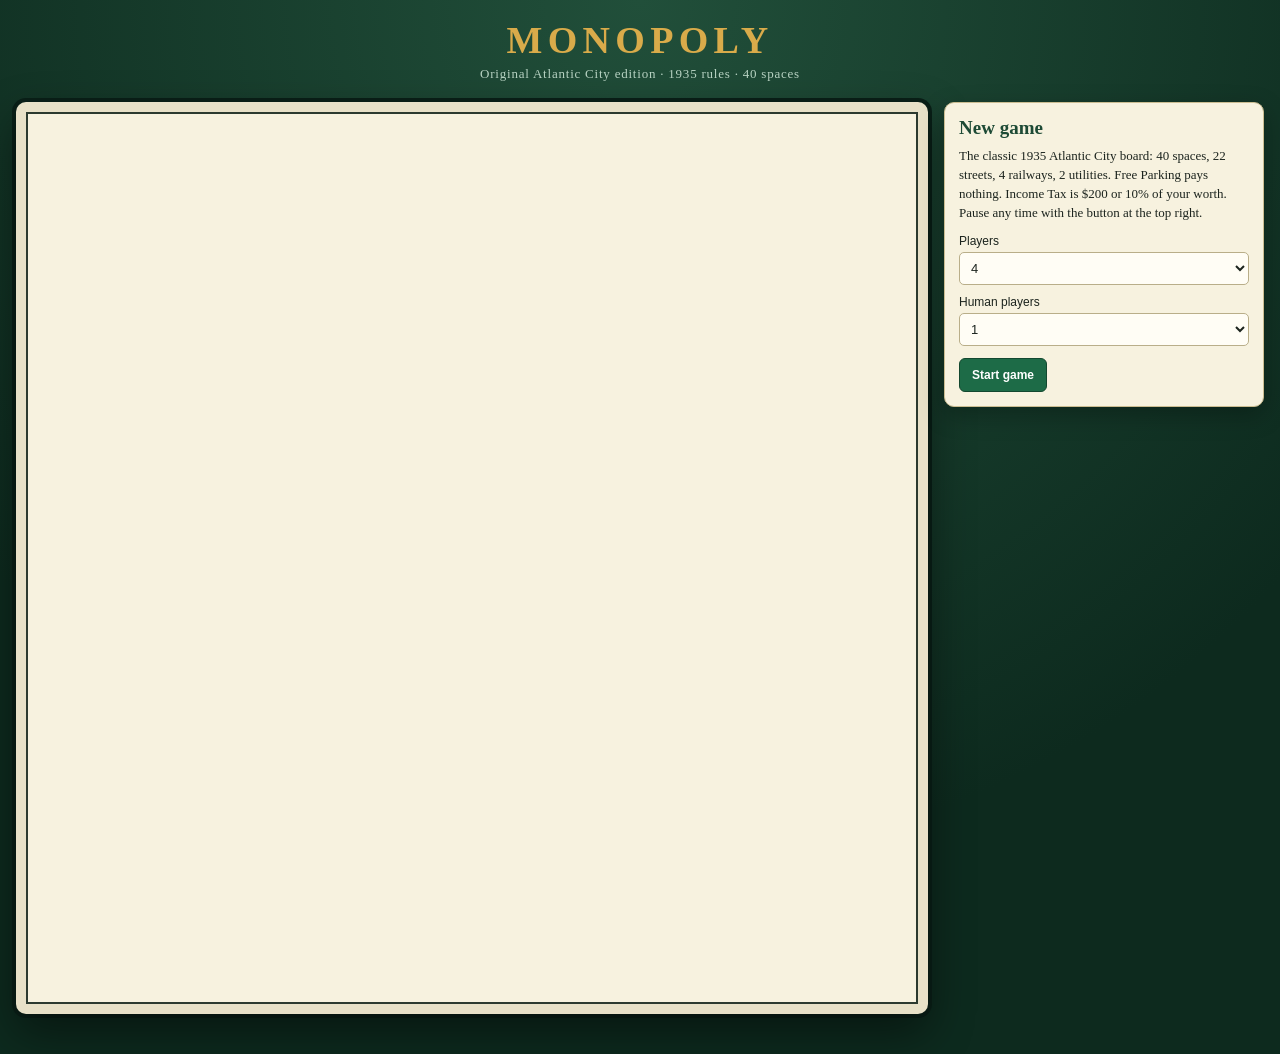
==== monopoly.html @ d7debc01 "Split game into index.html + game.js, add styles.css, add Vercel config" ====
<!doctype html>
<html lang="en">
<head>
<meta charset="utf-8">
<meta name="viewport" content="width=device-width,initial-scale=1">
<title>Monopoly — Original Atlantic City Edition</title>
<style>
  :root{--ink:#1c241e;--paper:#f7f2df;--green:#12412f;--gold:#d9ab4a}
  *{box-sizing:border-box}
  body{margin:0;background:radial-gradient(circle at 50% 0,#214f3a,#0d2a1e 70%);color:#f4f1e6;font-family:Georgia,'Times New Roman',serif;min-height:100vh}
  header{text-align:center;padding:18px 12px 8px}
  header h1{margin:0;font-size:clamp(24px,4vw,38px);letter-spacing:.14em;color:var(--gold);text-transform:uppercase}
  header p{margin:4px 0 0;font-size:13px;color:#b9d4c4;letter-spacing:.06em}
  .layout{display:grid;grid-template-columns:minmax(0,1fr) 320px;gap:16px;max-width:1380px;margin:0 auto;padding:12px 16px 40px;align-items:start}
  .board-wrap{background:#e8e1c8;padding:10px;border-radius:10px;box-shadow:0 18px 45px #0007,0 0 0 4px #0a2018}
  .board{display:grid;grid-template-columns:repeat(11,1fr);grid-template-rows:repeat(11,1fr);width:100%;aspect-ratio:1;background:var(--paper);border:2px solid #2c3a2f;position:relative;overflow:hidden}
  .tile{position:relative;background:#fbf8ea;border:.5px solid #0002;overflow:hidden;padding:3px 2px;display:flex;flex-direction:column;align-items:center;justify-content:flex-end;text-align:center;color:var(--ink);font-family:Arial,Helvetica,sans-serif;line-height:1.05;min-width:0;min-height:0}
  .tile.corner{background:#f0e9cf;justify-content:center;gap:3px}
  .tile .bar{position:absolute;background:#888;z-index:0}
  .bar-bottom .bar{bottom:0;left:0;right:0;height:22%}
  .bar-top .bar{top:0;left:0;right:0;height:22%}
  .bar-left .bar{left:0;top:0;bottom:0;width:22%}
  .bar-right .bar{right:0;top:0;bottom:0;width:22%}
  .tile .nm{position:relative;z-index:1;font-size:clamp(5px,.72vw,10px);font-weight:700;letter-spacing:-.02em;margin-bottom:2px;word-break:break-word}
  .tile .pr,.tile .sub{position:relative;z-index:1;font-size:clamp(5px,.62vw,9px);color:#3d463d}
  .tile .icon{font-size:clamp(12px,1.6vw,24px);line-height:1;z-index:1}
  .tile .arrow{font-size:clamp(12px,1.6vw,22px);color:#b3372d;transform:rotate(90deg);z-index:1}
  .tile.mortgaged{opacity:.55}
  .tile.mortgaged::after{content:'MORTGAGED';position:absolute;inset:0;display:grid;place-items:center;font-size:7px;font-weight:800;color:#a22;background:#fff9;z-index:3}
  .owner-dot{position:absolute;top:2px;left:50%;transform:translateX(-50%);width:9px;height:9px;border-radius:50%;border:1px solid #0008;z-index:2}
  .houses{position:absolute;bottom:2px;right:2px;display:flex;gap:1px;z-index:2}
  .houses i{width:4px;height:7px;background:#2c8f4e;border:1px solid #14512a;display:block}
  .houses i.hotel{background:#c0392b;border-color:#7d2018;width:6px;height:9px}
  .tokens{position:absolute;inset:0;display:flex;flex-wrap:wrap;align-content:flex-start;justify-content:center;gap:0;z-index:4;pointer-events:none}
  .tk{font-size:clamp(9px,1.25vw,17px);line-height:1;text-shadow:0 1px 2px #fff,0 0 3px #fff;filter:drop-shadow(0 1px 1px #0006)}
  .center{grid-row:2/11;grid-column:2/11;background:#dcead6;border:3px double #8aa587;display:flex;flex-direction:column;align-items:center;justify-content:center;gap:8px;text-align:center;padding:8px;position:relative}
  .logo{font-size:clamp(18px,3vw,38px);font-weight:900;letter-spacing:.08em;color:#a93a2b;line-height:.95;text-shadow:1px 1px 0 #fff}
  .logo small{display:block;font-size:clamp(6px,.8vw,11px);letter-spacing:.35em;color:#2f6349;margin-top:5px}
  .msg{font-family:Arial,sans-serif;font-size:clamp(8px,1.05vw,14px);color:#244a37;min-height:2.4em;max-width:90%}
  .dice{font-size:clamp(26px,4.5vw,58px);display:flex;gap:12px;line-height:1;color:#162a20}
  .dice span{display:inline-block;transition:transform .15s ease}
  .dice .rolling{animation:shake .11s infinite alternate;filter:blur(.4px)}
  .dice .revealed{animation:dicePop .5s cubic-bezier(.2,1.6,.4,1)}
  @keyframes shake{from{transform:rotate(-16deg) scale(.9) translateY(-2px)}to{transform:rotate(16deg) scale(1.06) translateY(1px)}}
  @keyframes dicePop{0%{transform:rotate(-18deg) scale(.6);opacity:.4}60%{transform:rotate(8deg) scale(1.12);opacity:1}100%{transform:rotate(0) scale(1)}}
  #diceInfo{font-family:Arial,sans-serif;font-size:clamp(10px,1.2vw,15px);font-weight:700;color:#1d4a35;min-height:1.2em;padding:2px 10px;border-radius:99px;background:#ffffffb8;border:1px solid #b9cdb9;opacity:0;transition:opacity .2s}
  #diceInfo:not(:empty){opacity:1}
  .turn{font-family:Arial,sans-serif;font-size:clamp(8px,1vw,13px);font-weight:700;color:#173f2e}
  .hint{font-family:Arial,sans-serif;font-size:clamp(7px,.9vw,11px);color:#4a6b57}
  aside{display:flex;flex-direction:column;gap:12px}
  .card{display:none;background:#f7f2df;color:var(--ink);border-radius:10px;padding:14px;box-shadow:0 8px 24px #0004;border:1px solid #cbbd91}
  .card.show{display:block}
  .card h2{margin:0 0 8px;font-size:19px;color:#1d4a35}
  .card h3{margin:0 0 8px;font-size:13px;letter-spacing:.1em;text-transform:uppercase;color:#6b5c35}
  .card p{font-size:13px;line-height:1.45;margin:0 0 10px}
  .opts{display:grid;gap:10px;margin:12px 0}
  label{font-family:Arial,sans-serif;font-size:12px;display:grid;gap:4px}
  select,input{font-family:Arial,sans-serif;font-size:13px;padding:7px;border:1px solid #b9ae89;border-radius:5px;background:#fffdf5;color:var(--ink);min-width:0}
  .btns{display:flex;flex-wrap:wrap;gap:7px}
  button{font-family:Arial,sans-serif;font-size:12px;font-weight:700;padding:9px 12px;border:1px solid #a99a71;border-radius:6px;background:#fffdf3;color:#23352a;cursor:pointer}
  button:hover:not(:disabled){background:#e9e2c6}
  button:disabled{opacity:.42;cursor:not-allowed}
  button.primary{background:#1d6b47;border-color:#13482f;color:#fff}
  button.primary:hover:not(:disabled){background:#238459}
  #players{display:grid;gap:6px}
  .p-row{display:flex;align-items:center;gap:8px;border:1px solid #d6cbab;border-radius:7px;padding:7px 8px;background:#fffdf4;font-family:Arial,sans-serif;font-size:12px}
  .p-row.active{border-color:#1d6b47;background:#e6f3e7;box-shadow:0 0 0 1px #1d6b47 inset}
  .p-row.bankrupt{opacity:.45;text-decoration:line-through}
  .p-row .sw{width:11px;height:11px;border-radius:3px;flex:none}
  .p-row .nm{font-weight:700}
  .p-row .meta{font-size:10px;color:#6a6f5f;display:block}
  .p-row .cash{margin-left:auto;font-weight:800;white-space:nowrap}
  #log{font-family:Arial,sans-serif;font-size:11px;line-height:1.42;max-height:220px;overflow:auto;display:grid;gap:3px;color:#3a4438}
  #log .hi{font-weight:700;color:#1c6746}
  #panel .panel-title{font-size:15px;font-weight:800;color:#1d4a35;margin-bottom:4px}
  #panel .panel-msg{font-family:Arial,sans-serif;font-size:12px;line-height:1.45;color:#3a4438;margin-bottom:10px}
  #panel .opts{margin:0}
  #panel .event{background:#fffdf0;border:1px dashed #bca66e;border-radius:7px;padding:10px;font-family:Georgia,serif;font-size:13px;line-height:1.45}
  #panel .event b{display:block;color:#a93a2b;margin-bottom:4px}
  #pauseBtn{float:right;background:#fffdf3}
  .overlay{display:none;position:fixed;inset:0;background:#071a12c9;z-index:50;align-items:center;justify-content:center;padding:16px;backdrop-filter:blur(3px)}
  .overlay.show{display:flex}
  .dialog{width:min(520px,100%);max-height:90vh;overflow:auto;background:#fbf7e8;color:var(--ink);border:3px solid #bca66e;border-radius:10px;padding:20px;box-shadow:0 24px 60px #0009}
  .banner{font-size:19px;font-weight:800;color:#a93a2b;border-bottom:2px solid #d8c99a;padding-bottom:9px;margin-bottom:12px}
  .dialog p{font-family:Arial,sans-serif;font-size:14px;line-height:1.5}
  .grid2{display:grid;grid-template-columns:1fr 1fr;gap:10px;margin-bottom:14px}
  @media(max-width:950px){.layout{grid-template-columns:1fr}aside{display:grid;grid-template-columns:repeat(auto-fit,minmax(240px,1fr))}#log{max-height:160px}}
  @media(max-width:480px){.tile .nm{font-size:5px}.tile .pr,.tile .sub{font-size:5px}.board-wrap{padding:5px}.grid2{grid-template-columns:1fr}}
</style>
</head>
<body>
<header>
  <button id="pauseBtn" type="button" style="display:none">⏸ Pause</button>
  <h1>Monopoly</h1>
  <p>Original Atlantic City edition · 1935 rules · 40 spaces</p>
</header>
<div class="layout">
  <div class="board-wrap"><div class="board" id="board"></div></div>
  <aside>
    <div class="card" id="setup" style="display:block"></div>
    <div class="card" id="panel"></div>
    <div class="card" id="gameCards" style="display:none"><h3>Now playing</h3><div id="players"></div></div>
    <div class="card" id="playersCard" style="display:none"><h3>Manage</h3><p style="font-size:12px">Use the Manage panel at the end of your turn to buy houses, mortgage property and trade.</p><button id="helpBtn" type="button">Classic rules</button></div>
    <div class="card" id="logCard" style="display:none"><h3>Game log</h3><div id="log"></div></div>
  </aside>
</div>
<div class="overlay" id="pauseOverlay"><div class="dialog">
  <div class="banner">Game paused</div>
  <p>Take your time. The board is right where you left it.</p>
  <details id="rulesBox"><summary style="cursor:pointer;font-weight:700">Classic rules</summary>
    <p style="font-size:12px">Roll two dice and move. Doubles earn another roll; three in a row sends you to Jail. Buy unowned property or send it to auction. Pay rent when you land on someone else's property. Complete a colour set to build houses and hotels. Pass GO to collect $200. Mortgages raise cash at half the price. Bankruptcy transfers your assets to your creditor; last player standing wins.</p>
  </details>
  <div class="btns" style="margin-top:14px"><button class="primary" id="pauseResumeBtn" type="button">Resume game</button><button id="pauseRestartBtn" type="button">New game</button></div>
</div></div>
<script>
const COL = {
  brown:'#7a4a25', lightblue:'#a6dcef', pink:'#d661a6', orange:'#f4902c',
  red:'#e03636', yellow:'#f2d02c', green:'#2fa85a', blue:'#3a5ec4'
};
const T = [
  {name:'GO',short:'GO',type:'go'},
  {name:'Mediterranean Avenue',short:'Mediterranean\nAve',type:'prop',price:60,group:'brown',rents:[2,10,30,90,160,250],house:50},
  {name:'Community Chest',short:'Community\nChest',type:'chest'},
  {name:'Baltic Avenue',short:'Baltic\nAve',type:'prop',price:60,group:'brown',rents:[4,20,60,180,320,450],house:50},
  {name:'Income Tax',short:'Income Tax',type:'tax'},
  {name:'Reading Railroad',short:'Reading\nRailroad',type:'rail',price:200},
  {name:'Oriental Avenue',short:'Oriental\nAve',type:'prop',price:100,group:'lightblue',rents:[6,30,90,270,400,550],house:50},
  {name:'Chance',short:'Chance',type:'chance'},
  {name:'Vermont Avenue',short:'Vermont\nAve',type:'prop',price:100,group:'lightblue',rents:[6,30,90,270,400,550],house:50},
  {name:'Connecticut Avenue',short:'Connecticut\nAve',type:'prop',price:120,group:'lightblue',rents:[8,40,100,300,450,600],house:50},
  {name:'Jail / Just Visiting',short:'In Jail /\nJust Visiting',type:'jail'},
  {name:'St. Charles Place',short:'St. Charles\nPlace',type:'prop',price:140,group:'pink',rents:[10,50,150,450,625,750],house:100},
  {name:'Electric Company',short:'Electric\nCompany',type:'util',price:150},
  {name:'States Avenue',short:'States\nAve',type:'prop',price:140,group:'pink',rents:[10,50,150,450,625,750],house:100},
  {name:'Virginia Avenue',short:'Virginia\nAve',type:'prop',price:160,group:'pink',rents:[12,60,180,500,700,900],house:100},
  {name:'Pennsylvania Railroad',short:'Pennsylvania\nRailroad',type:'rail',price:200},
  {name:'St. James Place',short:'St. James\nPlace',type:'prop',price:180,group:'orange',rents:[14,70,200,550,750,950],house:100},
  {name:'Community Chest',short:'Community\nChest',type:'chest'},
  {name:'Tennessee Avenue',short:'Tennessee\nAve',type:'prop',price:180,group:'orange',rents:[14,70,200,550,750,950],house:100},
  {name:'New York Avenue',short:'New York\nAve',type:'prop',price:200,group:'orange',rents:[16,80,220,600,800,1000],house:100},
  {name:'Free Parking',short:'Free\nParking',type:'free'},
  {name:'Kentucky Avenue',short:'Kentucky\nAve',type:'prop',price:220,group:'red',rents:[18,90,250,700,875,1050],house:150},
  {name:'Chance',short:'Chance',type:'chance'},
  {name:'Indiana Avenue',short:'Indiana\nAve',type:'prop',price:220,group:'red',rents:[18,90,250,700,875,1050],house:150},
  {name:'Illinois Avenue',short:'Illinois\nAve',type:'prop',price:240,group:'red',rents:[20,100,300,750,925,1100],house:150},
  {name:'B&O Railroad',short:'B & O\nRailroad',type:'rail',price:200},
  {name:'Atlantic Avenue',short:'Atlantic\nAve',type:'prop',price:260,group:'yellow',rents:[22,110,330,800,975,1150],house:150},
  {name:'Ventnor Avenue',short:'Ventnor\nAve',type:'prop',price:260,group:'yellow',rents:[22,110,330,800,975,1150],house:150},
  {name:'Water Works',short:'Water\nWorks',type:'util',price:150},
  {name:'Marvin Gardens',short:'Marvin\nGardens',type:'prop',price:280,group:'yellow',rents:[24,120,360,850,1025,1200],house:150},
  {name:'Go To Jail',short:'GO TO\nJAIL',type:'gtj'},
  {name:'Pacific Avenue',short:'Pacific\nAve',type:'prop',price:300,group:'green',rents:[26,130,390,900,1100,1275],house:200},
  {name:'North Carolina Avenue',short:'N. Carolina\nAve',type:'prop',price:300,group:'green',rents:[26,130,390,900,1100,1275],house:200},
  {name:'Community Chest',short:'Community\nChest',type:'chest'},
  {name:'Pennsylvania Avenue',short:'Pennsylvania\nAve',type:'prop',price:320,group:'green',rents:[28,150,450,1000,1200,1400],house:200},
  {name:'Short Line',short:'Short\nLine',type:'rail',price:200},
  {name:'Chance',short:'Chance',type:'chance'},
  {name:'Park Place',short:'Park\nPlace',type:'prop',price:350,group:'blue',rents:[35,175,500,1100,1300,1500],house:200},
  {name:'Luxury Tax',short:'Luxury Tax\n$75',type:'tax'},
  {name:'Boardwalk',short:'Boardwalk',type:'prop',price:400,group:'blue',rents:[50,200,600,1400,1700,2000],house:200}
];
const TOKENS = ['🚢','💣','🚗','🐕','🎩','⚙️','👟','🧷'];
const PCOL = ['#e04b4b','#4b8ce0','#e0b54b','#b96ee0','#4ed0a0','#e8834b','#e0e0e0','#8be04b'];
const CHANCE = [
  {t:'Advance to Boardwalk.',a:'goto',to:39},
  {t:'Advance to GO. Collect $200.',a:'goto',to:0},
  {t:'Advance to Illinois Avenue. If you pass GO, collect $200.',a:'goto',to:24},
  {t:'Advance to St. Charles Place. If you pass GO, collect $200.',a:'goto',to:11},
  {t:'Advance to the nearest Railroad. If unowned, you may buy it from the Bank. If owned, pay the owner twice the usual rent.',a:'nearrail'},
  {t:'Advance to the nearest Railroad. If unowned, you may buy it from the Bank. If owned, pay the owner twice the usual rent.',a:'nearrail'},
  {t:'Advance to the nearest Utility. If unowned, you may buy it from the Bank. If owned, pay ten times the dice total.',a:'nearutil'},
  {t:'Bank pays you a dividend of $50.',a:'get',v:50},
  {t:'Get Out of Jail Free. This card may be kept until needed or sold.',a:'jailcard'},
  {t:'Go back three spaces.',a:'back3'},
  {t:'GO TO JAIL. Go directly to jail. Do not pass GO. Do not collect $200.',a:'jail'},
  {t:'Make general repairs on all your property: $25 per house, $100 per hotel.',a:'repairs',h:25,hot:100},
  {t:'Speeding fine — pay $15.',a:'paybank',v:15},
  {t:'Take a trip to Reading Railroad. If you pass GO, collect $200.',a:'goto',to:5},
  {t:'You have been elected Chairman of the Board. Pay each player $50.',a:'payeach',v:50},
  {t:'Your building loan matures. Collect $150.',a:'get',v:150}
];
const CHEST = [
  {t:'Advance to GO. Collect $200.',a:'goto',to:0},
  {t:'Bank error in your favour. Collect $200.',a:'get',v:200},
  {t:"Doctor's fee. Pay $50.",a:'paybank',v:50},
  {t:'From the sale of stock you get $50.',a:'get',v:50},
  {t:'Get Out of Jail Free. This card may be kept until needed or sold.',a:'jailcard'},
  {t:'GO TO JAIL. Go directly to jail. Do not pass GO. Do not collect $200.',a:'jail'},
  {t:'Holiday fund matures. Receive $100.',a:'get',v:100},
  {t:'Income tax refund. Collect $20.',a:'get',v:20},
  {t:'It is your birthday. Collect $10 from every player.',a:'geteach',v:10},
  {t:'Life insurance matures. Collect $100.',a:'get',v:100},
  {t:'Pay hospital fees of $100.',a:'paybank',v:100},
  {t:'Pay school fees of $50.',a:'paybank',v:50},
  {t:'Receive $25 consultancy fee.',a:'get',v:25},
  {t:'You are assessed for street repairs: $40 per house, $115 per hotel.',a:'repairs',h:40,hot:115},
  {t:'You have won second prize in a beauty contest. Collect $10.',a:'get',v:10},
  {t:'You inherit $100.',a:'get',v:100}
];

const $ = s => document.querySelector(s);
let resumeWaiters = [];
async function sleep(ms){
  let left = ms;
  while(left > 0){
    if(S && S.paused){ await new Promise(r => resumeWaiters.push(r)); continue }
    const step = Math.min(left, 60);
    await new Promise(r => setTimeout(r, step));
    if(!S || !S.paused) left -= step;
  }
}
let S = null;
let diceTotal = 7;
function setPaused(v){
  if(!S || S.gameover)return;
  S.paused=v;
  $('#pauseOverlay').classList.toggle('show',v);
  $('#pauseBtn').textContent=v?'▶ Resume':'⏸ Pause';
  $('#pauseBtn').setAttribute('aria-pressed',String(v));
  if(!v){resumeWaiters.splice(0).forEach(r=>r())}
}
function initPause(){
  $('#pauseBtn').onclick=()=>{if(S&&!S.gameover)setPaused(!S.paused)};
  $('#pauseResumeBtn').onclick=()=>setPaused(false);
  $('#pauseRestartBtn').onclick=()=>location.reload();
  $('#helpBtn').onclick=()=>{if(S&&!S.gameover){setPaused(true);$('#rulesBox').open=true}};
  window.addEventListener('keydown',e=>{if(e.key==='Escape'&&S&&!S.gameover)setPaused(!S.paused)});
}

function log(msg, hi){
  S.log.push({msg,hi});
  if(S.log.length>120) S.log.shift();
  const el=$('#log');
  el.innerHTML=S.log.slice(-40).map(x=>`<div class="${x.hi?'hi':''}">${x.msg}</div>`).join('');
  el.scrollTop=el.scrollHeight;
}
function money(n){return '$'+n.toLocaleString('en-US')}function saleValue(i){return S.props[i].level===5?2*T[i].house:Math.floor(T[i].house/2)}
function posName(i){return T[i].name}
function activePlayers(){return S.players.filter(p=>!p.bankrupt)}

function buildBoard(){
  const board=$('#board');
  board.innerHTML='';
  T.forEach((t,i)=>{
    const d=document.createElement('div');
    d.className='tile';
    d.dataset.i=i;
    let r,c,bar;
    if(i===0){r=11;c=11;bar='bottom'}
    else if(i<11){r=11;c=11-i;bar='bottom'}
    else if(i<21){r=21-i;c=1;bar='left'}
    else if(i<31){r=1;c=i-19;bar='top'}
    else {r=i-29;c=11;bar='right'}
    d.style.gridRow=r;d.style.gridColumn=c;
    if(['go','jail','free','gtj'].includes(t.type)) d.classList.add('corner');
    if(['prop','rail','util'].includes(t.type)){
      d.classList.add('bar-'+bar);
      const col=t.group?COL[t.group]:(t.type==='rail'?'#333':'#7d9fb8');
      d.innerHTML=`<div class="bar" style="background:${col}"></div><div class="nm">${t.short.replace('\n','<br>')}</div><div class="pr">${t.price?money(t.price):''}</div>`;
    } else if(t.type==='chest'||t.type==='chance'){
      d.innerHTML=`<div class="icon">${t.type==='chest'?'🧰':'❓'}</div><div class="nm">${t.short.replace('\n','<br>')}</div>`;
    } else if(t.type==='tax'){
      d.innerHTML=`<div class="nm">${t.short.replace('\n','<br>')}</div><div class="sub">${i===4?'10% or $200':'Pay $75'}</div>`;
    } else {
      d.innerHTML=`<div class="nm">${t.short.replace('\n','<br>')}</div>${i===0?'<div class="arrow">➜</div>':''}${i===10?'<div class="icon">👮</div>':''}${i===30?'<div class="icon">🚔</div>':''}${i===20?'<div class="icon">🅿️</div>':''}`;
    }
    const tok=document.createElement('div');tok.className='tokens';d.appendChild(tok);
    board.appendChild(d);
  });
  const c=document.createElement('div');
  c.className='center';
  c.innerHTML=`<div class="logo">MONOPOLY<small>ATLANTIC CITY</small></div><div class="msg" id="centerMsg">Roll the dice to begin</div><div class="dice" id="dice"><span>⚀</span><span>⚀</span></div><div class="dice-info" id="diceInfo"></div><div class="turn" id="centerTurn"></div><div class="hint" id="hint"></div>`;
  board.appendChild(c);
}
function renderBoard(){
  document.querySelectorAll('.tile').forEach(d=>{
    const i=+d.dataset.i, t=T[i], prop=S.props[i];
    const old=d.querySelector('.houses'); if(old) old.remove();
    const dot=d.querySelector('.owner-dot'); if(dot) dot.remove();
    d.classList.toggle('mortgaged',!!prop.mortgaged);
    if(prop.owner!==null && prop.owner!==undefined){
      const o=document.createElement('div');o.className='owner-dot';
      o.style.background=PCOL[prop.owner];d.appendChild(o);
    }
    if(prop.level>0){
      const h=document.createElement('div');h.className='houses';
      const n=prop.level===5?1:prop.level;
      for(let k=0;k<n;k++){const e=document.createElement('div');e.className='house'+(prop.level===5?' hotel':'');h.appendChild(e)}
      d.appendChild(h);
    } else if(['prop','rail','util'].includes(t.type) && prop.owner!==null && prop.owner!==undefined){
      const h=document.createElement('div');h.className='houses';
      const e=document.createElement('div');e.className='house';e.style.background=PCOL[prop.owner];e.style.borderColor='#0008';e.title='owned';h.appendChild(e);d.appendChild(h);
    }
  });
  renderTokens();
}
function renderTokens(){
  document.querySelectorAll('.tile .tokens').forEach(e=>e.innerHTML='');
  S.players.forEach(p=>{
    if(p.bankrupt) return;
    const tile=document.querySelector(`.tile[data-i="${p.pos}"] .tokens`);
    if(!tile) return;
    const s=document.createElement('span');s.className='tok';s.textContent=TOKENS[p.id];
    s.style.filter=`drop-shadow(0 0 2px ${PCOL[p.id]}) drop-shadow(0 1px 1px #0008)`;
    tile.appendChild(s);
  });
}
function renderPlayers(){
  $('#players').innerHTML=S.players.map(p=>{
    const n=activePlayers().filter(o=>o.props().length).length;
    return `<div class="p-row ${p.id===S.current?'active':''} ${p.bankrupt?'bankrupt':''}">
      <span class="tk">${TOKENS[p.id]}</span>
      <span class="info"><span class="nm">${p.name}${p.type==='ai'?' <span style="font-size:10px;color:#9fb0a1">(CPU)</span>':''}</span>
      <span class="meta">${posName(p.pos)}${p.jailed?' · in jail':''} · ${p.props().length} properties${p.cards.cc+p.cards.chance?' · '+JAILFREE(p)+' out':''}</span></span>
      <span class="cash">${p.bankrupt?'—':money(p.cash)}</span></div>`;
  }).join('');
}
function JAILFREE(p){return p.cards.cc+p.cards.chance}
function renderControls(hint){
  $('#centerTurn').textContent=S.players[S.current].name+"'s turn";
  if(hint!==undefined) $('#hint').textContent=hint;
}
function setMsg(s){const e=$('#centerMsg');if(e)e.textContent=s}
function showDice(a,b,mode){
  const d=$('#dice');if(!d)return;
  const faces=['⚀','⚁','⚂','⚃','⚄','⚅'];
  const cls=mode==='rolling'?'rolling':mode==='reveal'?'revealed':'';
  d.innerHTML=`<span class="${cls}">${faces[(a||1)-1]}</span><span class="${cls}">${faces[(b||1)-1]}</span>`;
  const info=$('#diceInfo');
  if(info) info.textContent = mode==='rolling' ? 'Rolling…' : (a&&b ? `${a} + ${b} = ${a+b}` : '');
}
function shuffle(a){for(let i=a.length-1;i>0;i--){const j=Math.floor(Math.random()*(i+1));[a[i],a[j]]=[a[j],a[i]]}return a}

function setup(){
  $('#setup').innerHTML=`<h2>New game</h2><p>The classic 1935 Atlantic City board: 40 spaces, 22 streets, 4 railways, 2 utilities. Free Parking pays nothing. Income Tax is $200 or 10% of your worth. Pause any time with the button at the top right.</p>
  <div class="opts"><label>Players <select id="numPlayers"><option>2</option><option>3</option><option selected>4</option><option>5</option><option>6</option><option>7</option><option>8</option></select></label>
  <label>Human players <select id="numHumans"><option selected>1</option><option>2</option><option>3</option><option>4</option><option>5</option><option>6</option><option>7</option><option>8</option></select></label></div>
  <button class="primary" id="startBtn">Start game</button>`;
  $('#startBtn').onclick=()=>{
    const n=+$('#numPlayers').value, h=Math.min(n,+$('#numHumans').value);
    newGame(n,h);
  };
}
function newGame(n,h){
  S={players:[],props:Array.from({length:40},()=>({owner:null,level:0,mortgaged:false})),current:0,log:[],gameover:false,paused:false,
     chance:shuffle([...CHANCE.keys()]),chest:shuffle([...CHEST.keys()])};
  const names=['You','Mr. Monopoly','The Top Hat','The Shoe','The Car','The Dog','The Iron','The Ship'];
  for(let i=0;i<n;i++){
    const p={
      id:i,name:i<h?`Player ${i+1}`:names[i%names.length],type:i<h?'human':'ai',token:TOKENS[i],
      cash:1500,pos:0,jailed:false,jailTurns:0,cards:{cc:0,chance:0},bankrupt:false,
      props(){return Object.keys(S.props).map(Number).filter(k=>S.props[k].owner===this.id)}
    };
    S.players.push(p);
  }
  $('#setup').style.display='none';
  ['#gameCards','#playersCard','#logCard'].forEach(s=>$(s).style.display='block');
  buildBoard();renderBoard();renderPlayers();renderControls('Waiting for roll');
  $('#pauseBtn').style.display='inline-block';
  initPause();
  log('Game started — '+n+' players, '+h+' human.',true);
  setMsg('Let the games begin!');
  setTimeout(playTurn,600);
}
function nextPlayer(){
  if(!S||S.gameover)return;
  if(S.paused){setTimeout(nextPlayer,250);return}
  let i=S.current;
  do{i=(i+1)%S.players.length}while(S.players[i].bankrupt&&i!==S.current);
  S.current=i;renderPlayers();renderControls(`${S.players[i].name}'s turn — roll when ready`);
  setTimeout(playTurn,500);
}

let panelSeq=0;
function panelHTML(html){
  panelSeq++;
  const el=$('#panel');if(!el)return;
  el.innerHTML=html;el.classList.add('show');
}
function panelIdle(text){
  panelHTML(`<div class="panel-idle">${text||'Waiting for the next action…'}</div>`);
}
function ask({title,msg,buttons,idle}){
  return new Promise(resolve=>{
    panelHTML(`<div class="panel-title">${title}</div><div class="panel-msg">${msg}</div><div class="btns">${buttons.map((b,i)=>`<button class="${b.cls||''}" data-i="${i}" ${b.disabled?'disabled':''}>${b.label}</button>`).join('')}</div>`);
    const seq=panelSeq;
    const el=$('#panel');
    el.querySelectorAll('button[data-i]').forEach(btn=>btn.onclick=()=>{
      if(seq!==panelSeq)return;
      const v=buttons[+btn.dataset.i].value;
      panelIdle(idle||'Resolving the move…');
      resolve(v);
    });
  });
}
async function message(title,msg){
  panelHTML(`<div class="panel-title">${title}</div><div class="panel-msg">${msg}</div>`);
  const seq=panelSeq;
  setMsg(title);
  log(`${title}: ${msg}`);
  await sleep(S && S.players[S.current].type==='human' ? 1500 : 750);
  if(seq===panelSeq) panelIdle('Read the log for details.');
}
async function rollAnimated(p){
  const a=1+Math.floor(Math.random()*6),b=1+Math.floor(Math.random()*6);
  const frames=p.type==='human'?11:7;
  for(let i=0;i<frames;i++){
    showDice(1+Math.floor(Math.random()*6),1+Math.floor(Math.random()*6),'rolling');
    await sleep(75);
  }
  showDice(a,b,'reveal');diceTotal=a+b;
  setMsg(`${p.name} rolled ${a} + ${b} = ${diceTotal}`);
  panelIdle(`${p.name} rolled ${a} + ${b} = ${diceTotal}`);
  await sleep(p.type==='human'?2800:1300);
  return [a,b];
}
async function rollFor(p){
  if(p.type==='human') await ask({title:`${p.name} — roll the dice`,msg:'Click to roll. Doubles earn another roll; three doubles in a row sends you straight to Jail.',buttons:[{label:'🎲 Roll dice',value:'roll',cls:'primary'}],idle:'Rolling the dice…'});
  else await sleep(500);
  return rollAnimated(p);
}
async function moveSteps(p,steps){
  for(let k=0;k<steps;k++){
    if(p.pos===39){p.cash+=200;log(`${p.name} passes GO and collects $200.`,true);}
    p.pos=(p.pos+1)%40;renderTokens();renderPlayers();
    if(k<steps-1) await sleep(115);
  }
  renderPlayers();
}
async function goto(p,dest,collect=true){
  if(collect&&dest<p.pos){p.cash+=200;log(`${p.name} passes GO and collects $200.`,true)}
  p.pos=dest;renderTokens();renderPlayers();await sleep(220);
}
function ownsGroup(p,g){return T.every((t,i)=>t.group!==g||S.props[i].owner===p.id)}
function railCount(p){return [5,15,25,35].filter(i=>S.props[i].owner===p.id).length}
function utilCount(p){return [12,28].filter(i=>S.props[i].owner===p.id).length}
function rentDue(i,payer){
  const t=T[i],pr=S.props[i],owner=S.players[pr.owner];
  if(pr.mortgaged||!owner||owner===payer)return 0;
  if(t.type==='rail')return [0,25,50,100,200][railCount(owner)];
  if(t.type==='util')return diceTotal*(utilCount(owner)===2?10:4);
  let r=t.rents[pr.level];
  if(pr.level===0&&ownsGroup(owner,t.group))r*=2;
  return r;
}
function boardValue(p){return p.props().reduce((s,i)=>s+T[i].price+S.props[i].level*T[i].house,0)}

async function raiseCash(p,need){
  while(p.cash<need&&!p.bankrupt){
    const opts=[];
    p.props().forEach(i=>{
      const pr=S.props[i];
      if(pr.level>0)opts.push({label:`Sell a house on ${T[i].name} (+${money(saleValue(i))})`,value:{k:'sell',i}});
      else if(!pr.mortgaged)opts.push({label:`Mortgage ${T[i].name} (+${money(Math.floor(T[i].price/2))})`,value:{k:'mort',i}});
    });
    if(!opts.length)return false;
    let choice;
    if(p.type==='human') choice=await ask({title:'You need '+money(need-p.cash)+' more',msg:'Raise cash by selling houses or mortgaging property, otherwise you go bankrupt.',buttons:[...opts.map(o=>({label:o.label,value:o.value})),{label:'I cannot pay — declare bankruptcy',value:{k:'bank'},cls:'danger'}]});
    else choice=opts[0].value;
    if(choice.k==='bank')return false;
    if(choice.k==='sell'){
      const pr=S.props[choice.i];pr.level--;p.cash+=saleValue(choice.i);
      log(`${p.name} sells a house on ${T[choice.i].name}.`);
    } else {
      const pr=S.props[choice.i];pr.mortgaged=true;p.cash+=Math.floor(T[choice.i].price/2);
      log(`${p.name} mortgages ${T[choice.i].name}.`);
    }
    renderBoard();renderPlayers();
  }
  return p.cash>=need;
}
async function charge(p,amount,creditor,reason){
  if(amount<=0)return true;
  if(p.cash<amount){
    const ok=await raiseCash(p,amount);
    if(!ok){declareBankrupt(p,creditor||null);return false}
  }
  p.cash-=amount;
  if(creditor)creditor.cash+=amount;
  log(`${p.name} pays ${money(amount)} ${reason}${creditor?' to '+creditor.name:''}.`);
  renderPlayers();return true;
}
function declareBankrupt(p,creditor){
  p.bankrupt=true;p.cash=0;
  p.props().forEach(i=>{
    const pr=S.props[i];
    if(creditor){pr.owner=creditor.id;creditor.cards.cc+=p.cards.cc;creditor.cards.chance+=p.cards.chance}
    else {pr.owner=null;pr.level=0;pr.mortgaged=false}
  });
  p.cards={cc:0,chance:0};
  log(`${p.name} is bankrupt!`,true);
  renderBoard();renderPlayers();
  const left=activePlayers();
  if(left.length===1){
    S.gameover=true;
    const w=left[0];
    $('#pauseBtn').style.display='none';
    panelHTML(`<div class="panel-title">Game over</div><div class="panel-msg">${w.name} wins with ${money(w.cash)} in cash and ${w.props().length} properties.</div><div class="btns"><button class="primary" onclick="location.reload()">Play again</button></div>`);
    setMsg(`${w.name} wins!`);
    log(`${w.name} wins the game!`,true);
  }
}
async function offerBuy(p,i){
  const t=T[i],price=t.price;
  let buy;
  if(p.type==='human') buy=(await ask({title:'Unowned property',msg:`${t.name} is for sale at ${money(price)}. Your cash: ${money(p.cash)}. If you decline it goes to auction.`,buttons:[
    {label:`Buy for ${money(price)}`,value:true,cls:'primary'},{label:'Auction it',value:false}]}))===true;
  else buy=p.cash>=price+Math.min(180,price*.25) && (p.props().length<3||Math.random()<.72);
  if(buy){
    if(p.cash<price){const ok=await raiseCash(p,price);if(!ok){declareBankrupt(p,null);return}}
    p.cash-=price;S.props[i].owner=p.id;
    log(`${p.name} buys ${t.name} for ${money(price)}.`,true);
    renderBoard();renderPlayers();
  } else await auction(p,i);
}
async function auction(starter,i){
  const t=T[i];
  log(`${t.name} goes to auction.`);
  let high=0,winner=null;
  const order=S.players.map((_,k)=>(S.current+k)%S.players.length).filter(id=>!S.players[id].bankrupt);
  let active=order.slice();
  let round=0;
  while(active.length>1&&round<20){
    round++;
    for(const id of [...active]){
      const p=S.players[id];
      if(p.bankrupt){active=active.filter(x=>x!==id);continue}
      const min=high+10;
      let bid;
      if(p.type==='human') bid=await ask({title:'Auction — '+t.name,msg:`Current bid: ${money(high)} by ${winner?winner.name:'no one'}. Your cash: ${money(p.cash)}.`,buttons:[
        {label:`Bid ${money(min)}`,value:min,cls:'primary',disabled:min>p.cash},{label:'Pass',value:0}]});
      else {
        const cap=Math.min(p.cash,Math.floor(t.price*(t.group?1.25:1.1)));
        bid=min<=cap&&Math.random()<.75?min:0;
      }
      if(bid>high){high=bid;winner=p}else{active=active.filter(x=>x!==id)}
    }
  }
  if(winner&&high>0){
    winner.cash-=high;S.props[i].owner=winner.id;
    log(`${winner.name} wins ${t.name} at auction for ${money(high)}.`,true);
    renderBoard();renderPlayers();
  } else log(`Nobody bid on ${t.name}.`);
}
async function land(p){
  const i=p.pos,t=T[i],pr=S.props[i];
  setMsg(`${p.name} lands on ${t.name}`);
  if(t.type==='go'||t.type==='free'||t.type==='jail')return;
  if(t.type==='gtj'){goToJail(p);return}
  if(['prop','rail','util'].includes(t.type)){
    if(pr.owner===null){
      if(p.type==='human') await offerBuy(p,i);
      else {
        const price=t.price;
        if(p.cash>=price+80&&(railCount(p)<4||utilCount(p)<2||Math.random()<.6)){
          p.cash-=price;pr.owner=p.id;log(`${p.name} buys ${t.name} for ${money(price)}.`,true);renderBoard();renderPlayers();
        } else await auction(p,i);
      }
    } else if(pr.owner!==p.id){
      const r=rentDue(i,p);
      const owner=S.players[pr.owner];
      setMsg(`${p.name} owes ${money(r)} rent to ${owner.name}`);
      await sleep(350);
      await charge(p,r,owner,`rent on ${t.name}`);
    } else setMsg(`${p.name} owns ${t.name}`);
    return;
  }
  if(t.type==='tax'){
    let amt=75;
    if(i===4){
      const worth=p.cash+boardValue(p);
      if(p.type==='human'){
        const c=await ask({title:'Income Tax',msg:`Your total worth is ${money(worth)}. Pay $200 flat or 10% (${money(Math.ceil(worth*.1))}).`,buttons:[
          {label:'Pay $200',value:200,cls:'primary'},{label:`Pay 10% — ${money(Math.ceil(worth*.1))}`,value:Math.ceil(worth*.1)}]});
        amt=c;
      } else amt=Math.min(200,Math.ceil(worth*.1));
    }
    await charge(p,amt,null,i===4?'income tax':'luxury tax');
    return;
  }
  if(t.type==='chance'||t.type==='chest'){
    const deck=t.type==='chance'?S.chance:S.chest;
    const cards=t.type==='chance'?CHANCE:CHEST;
    const id=deck.shift();deck.push(id);
    const card=cards[id];
    log(`${p.name} draws ${t.type==='chance'?'Chance':'Community Chest'}: ${card.t}`,true);
    await message(t.type==='chance'?'Chance':'Community Chest',card.t);
    await applyCard(p,card,t.type);
  }
}
async function applyCard(p,card,deck){
  switch(card.a){
    case 'goto': await goto(p,card.to,true); await land(p); break;
    case 'nearrail': {
      const dest=[5,15,25,35].find(i=>i>p.pos)??5;
      await goto(p,dest,true);
      const pr=S.props[dest];
      if(pr.owner===null) await offerBuy(p,dest);
      else if(pr.owner!==p.id) await charge(p,rentDue(dest,p)*2,S.players[pr.owner],'double railroad rent');
      break;
    }
    case 'nearutil': {
      const dest=[12,28].find(i=>i>p.pos)??12;
      await goto(p,dest,true);
      const pr=S.props[dest];
      if(pr.owner===null) await offerBuy(p,dest);
      else if(pr.owner!==p.id) await charge(p,diceTotal*10,S.players[pr.owner],'utility rent');
      break;
    }
    case 'back3': {const dest=Math.max(0,p.pos-3);await goto(p,dest,false);await land(p);break}
    case 'jail': goToJail(p);break;
    case 'jailcard': p.cards[deck==='chest'?'cc':'chance']++;renderPlayers();break;
    case 'repairs': {
      let amt=0;
      p.props().forEach(i=>{const l=S.props[i].level;if(l===5)amt+=card.hot;else amt+=l*card.h});
      if(amt) await charge(p,amt,null,'property repairs');
      break;
    }
    case 'paybank': await charge(p,card.v,null,'a fine');break;
    case 'get': p.cash+=card.v;log(`${p.name} collects ${money(card.v)}.`);renderPlayers();break;
    case 'payeach': for(const o of activePlayers())if(o!==p){if(!await charge(p,card.v,o,'to '+o.name))break}break;
    case 'geteach': for(const o of activePlayers())if(o!==p){await charge(o,card.v,p,'to '+p.name)}break;
  }
}
function goToJail(p){
  p.pos=10;p.jailed=true;p.jailTurns=0;renderTokens();renderPlayers();
  log(`${p.name} goes to jail. Do not pass GO. Do not collect $200.`,true);
  setMsg(`${p.name} is in jail`);
}
function useJailCard(p){
  const deck=p.cards.cc>0?'cc':'chance';
  p.cards[deck]--;
  (deck==='cc'?S.chest:S.chance).push(deck==='cc'?CHEST.findIndex(c=>c.a==='jailcard'):CHANCE.findIndex(c=>c.a==='jailcard'));
  p.jailed=false;renderPlayers();
  log(`${p.name} uses a Get Out of Jail Free card.`);
}
async function handleJail(p){
  let pay=false,useCard=false;
  if(p.type==='human'){
    const has=p.cards.cc+p.cards.chance>0;
    const buttons=[];
    if(has)buttons.push({label:'Use Get Out of Jail Free',value:'card',cls:'primary'});
    buttons.push({label:'Pay $50 and roll',value:'pay',cls:has?'':'primary'},{label:'Roll for doubles',value:'roll'});
    const c=await ask({title:`${p.name} is in jail`,msg:`Turn ${p.jailTurns+1} of 3. Pay $50, roll for doubles, or use a card.`,buttons});
    pay=c==='pay';useCard=c==='card';
  } else {
    useCard=p.cards.cc+p.cards.chance>0&&p.jailTurns<2;
    pay=!useCard&&(p.jailTurns>=2||p.cash>200);
  }
  if(useCard)useJailCard(p);
  if(p.jailed&&pay){
    if(await charge(p,50,null,'a $50 jail fee')){
      p.jailed=false;renderPlayers();log(`${p.name} pays $50 to leave jail.`);
    }
  }
  if(!p.jailed&&!p.bankrupt){
    const [a,b]=await rollFor(p);
    diceTotal=a+b;showDice(a,b);
    await moveSteps(p,a+b);
    return true;
  }
  const [a,b]=await rollFor(p);
  diceTotal=a+b;showDice(a,b);
  if(a===b){p.jailed=false;p.jailTurns=0;log(`${p.name} rolls doubles and leaves jail!`,true);await moveSteps(p,a+b);return true}
  p.jailTurns++;
  log(`${p.name} fails to roll doubles (${p.jailTurns}/3).`);
  if(p.jailTurns>=3&&!p.bankrupt){
    if(await charge(p,50,null,'a jail fine')){
      p.jailed=false;p.jailTurns=0;
      log(`${p.name} pays $50 after three turns in jail.`);
      await moveSteps(p,a+b);
      return true;
    }
  }
  return false;
}
async function manage(p){
  if(p.type==='human') await manageModal(p);
  else aiBuild(p);
}
function canBuild(p,i){
  const t=T[i],pr=S.props[i];
  if(t.type!=='prop'||pr.owner!==p.id||pr.mortgaged||pr.level>=5)return false;
  if(!ownsGroup(p,t.group))return false;
  const min=Math.min(...T.map((x,j)=>x.group===t.group&&S.props[j].owner===p.id?S.props[j].level:99));
  return pr.level<=min;
}
function aiBuild(p){
  let guard=0;
  while(guard++<20){
    const options=p.props().filter(i=>canBuild(p,i)&&p.cash>=T[i].house+250);
    if(!options.length)break;
    options.sort((a,b)=>T[b].rents[1]-T[a].rents[1]);
    const i=options[0],pr=S.props[i];
    if(Math.random()>.78)break;
    p.cash-=T[i].house;pr.level++;log(`${p.name} builds ${pr.level===5?'a hotel on':'a house on'} ${T[i].name}.`);renderBoard();renderPlayers();
  }
}
function manageModal(p){
  return new Promise(resolve=>{
    const el=$('#panel');
    const draw=()=>{
      const owned=p.props();
      const buildOpts=owned.filter(i=>canBuild(p,i));
      const sellOpts=owned.filter(i=>S.props[i].level>0);
      const mortOpts=owned.filter(i=>S.props[i].level===0&&!S.props[i].mortgaged);
      const unmortOpts=owned.filter(i=>S.props[i].mortgaged&&p.cash>=Math.ceil(T[i].price/2*1.1));
      const opt=(list)=>list.length?list.map(i=>`<option value="${i}">${T[i].name}</option>`).join(''):'<option value="">— none available —</option>';
      el.classList.add('show');
      el.innerHTML=`<div class="panel-title">${p.name} — manage your turn</div>
      <div class="panel-msg">Cash: <b>${money(p.cash)}</b> · Properties: ${owned.length}</div>
      <div class="grid2">
      <label>Build a house or hotel<select id="buildSel">${opt(buildOpts)}</select></label>
      <label>Sell a house<select id="sellSel">${opt(sellOpts)}</select></label>
      <label>Mortgage a property<select id="mortSel">${opt(mortOpts)}</select></label>
      <label>Unmortgage a property<select id="unmortSel">${opt(unmortOpts)}</select></label>
      </div>
      <div class="btns">
      <button data-a="build" ${buildOpts.length?'':'disabled'}>Build (${buildOpts.length?money(T[buildOpts[0]].house):'—'})</button>
      <button data-a="sell" ${sellOpts.length?'':'disabled'}>Sell house</button>
      <button data-a="mort" ${mortOpts.length?'':'disabled'}>Mortgage</button>
      <button data-a="unmort" ${unmortOpts.length?'':'disabled'}>Unmortgage</button>
      <button data-a="trade">Trade…</button>
      <button class="primary" data-a="done">End turn ✔</button>
      </div>`;
      el.querySelectorAll('button[data-a]').forEach(b=>b.onclick=async()=>{
        const a=b.dataset.a;
        const val=id=>+(el.querySelector(id)||{}).value||0;
        if(a==='build'){const i=val('#buildSel');if(i){const c=T[i].house;if(p.cash>=c){p.cash-=c;S.props[i].level++;log(`${p.name} builds on ${T[i].name}.`);renderBoard();renderPlayers()}}}
        if(a==='sell'){const i=val('#sellSel');if(i){S.props[i].level--;p.cash+=saleValue(i);log(`${p.name} sells a house on ${T[i].name}.`);renderBoard();renderPlayers()}}
        if(a==='mort'){const i=val('#mortSel');if(i){S.props[i].mortgaged=true;p.cash+=Math.floor(T[i].price/2);log(`${p.name} mortgages ${T[i].name}.`);renderBoard();renderPlayers()}}
        if(a==='unmort'){const i=val('#unmortSel');if(i){const c=Math.ceil(T[i].price/2*1.1);if(p.cash>=c){p.cash-=c;S.props[i].mortgaged=false;log(`${p.name} unmortgages ${T[i].name}.`);renderBoard();renderPlayers()}}}
        if(a==='trade'){await tradeModal(p)}
        if(a==='done'){panelIdle('Turn complete. Roll when ready.');log(`${p.name} ends their turn.`,true);resolve();return}
        draw();
      });
    };
    draw();
  });
}
function tradeModal(p){
  return new Promise(resolve=>{
    const el=$('#panel');
    const others=activePlayers().filter(o=>o!==p);
    const draw=()=>{
      if(!others.length){panelIdle('No other active players to trade with.');resolve();return}
      const props=i=>i.props().map(k=>`<option value="${k}">${T[k].name}${S.props[k].level?' ('+S.props[k].level+' houses)':''}</option>`).join('');
      const who=+(el.querySelector('#who')?.value??others[0].id);
      const other=S.players[who]||others[0];
      el.classList.add('show');
      el.innerHTML=`<div class="panel-title">Propose a trade</div>
      <div class="panel-msg">Offer ${other.name} a deal. They will accept if it is fair to them.</div>
      <div class="grid2">
      <label>Trade with<select id="who">${others.map(o=>`<option value="${o.id}" ${o===other?'selected':''}>${o.name}</option>`).join('')}</select></label>
      <label></label>
      <label>You give property<select id="giveProp"><option value="">— none —</option>${props(p)}</select></label>
      <label>You give cash<input id="giveCash" type="number" min="0" max="${p.cash}" value="0"></label>
      <label>You receive property<select id="getProp"><option value="">— none —</option>${props(other)}</select></label>
      <label>You receive cash<input id="getCash" type="number" min="0" max="${other.cash}" value="0"></label>
      </div><div class="btns"><button data-a="send" class="primary">Send offer</button><button data-a="cancel">Cancel</button></div>`;
      el.querySelectorAll('button[data-a]').forEach(b=>b.onclick=async()=>{
        if(b.dataset.a==='cancel'){panelIdle('Trade cancelled.');resolve();return}
        const giveP=+(el.querySelector('#giveProp').value||0), getP=+(el.querySelector('#getProp').value||0);
        const giveC=Math.max(0,Math.min(p.cash,+(el.querySelector('#giveCash').value||0)));
        const getC=Math.max(0,Math.min(other.cash,+(el.querySelector('#getCash').value||0)));
        const v=(i)=>i?T[i].price+S.props[i].level*T[i].house:0;
        const giveVal=v(giveP)+giveC, getVal=v(getP)+getC;
        let accepted=true;
        if(other.type==='ai') accepted=getVal>=giveVal*.92 && other.cash>=getC && p.cash>=giveC;
        else accepted=await ask({title:`Trade from ${p.name}`,msg:`Offers ${giveP?T[giveP].name:'nothing'} + ${money(giveC)} for ${getP?T[getP].name:'nothing'} + ${money(getC)}. Accept?`,buttons:[{label:'Accept',value:true,cls:'primary'},{label:'Decline',value:false}]});
        if(accepted){
          if(giveP)S.props[giveP].owner=other.id;
          if(getP)S.props[getP].owner=p.id;
          p.cash+=getC-giveC;other.cash+=giveC-getC;
          log(`${p.name} and ${other.name} complete a trade.`,true);
          renderBoard();renderPlayers();
          await message('Trade accepted',`${other.name} accepted your trade.`);
        } else {log(`${other.name} declines ${p.name}'s trade.`);await message('Trade declined',`${other.name} declined the trade.`)}
        panelIdle('Back to your turn.');
        resolve();
      });
      el.querySelector('#who').onchange=draw;
    };
    draw();
  });
}
async function playTurn(){
  if(!S||S.gameover)return;
  if(S.paused) await new Promise(r=>resumeWaiters.push(r));
  if(S.gameover)return;
  const p=S.players[S.current];
  if(p.bankrupt){nextPlayer();return}
  renderPlayers();renderControls();setMsg(`${p.name}'s turn`);
  if(p.jailed){
    const moved=await handleJail(p);
    if(!moved||S.gameover){if(!S.gameover)nextPlayer();return}
    await land(p);
    if(S.gameover||p.bankrupt){if(!S.gameover)nextPlayer();return}
    await manage(p);nextPlayer();return;
  }
  let doubles=0;
  while(true){
    const [a,b]=await rollFor(p);
    if(a===b){doubles++;if(doubles===3){log(`${p.name} rolled three doubles — straight to jail!`,true);goToJail(p);break}}
    await moveSteps(p,a+b);
    await land(p);
    if(S.gameover||p.bankrupt)break;
    if(a===b&&doubles<3){log(`${p.name} rolls doubles — roll again!`);continue}
    break;
  }
  if(S.gameover)return;
  if(p.bankrupt){nextPlayer();return}
  await manage(p);
  nextPlayer();
}
setup();

</script>
</body>
</html>
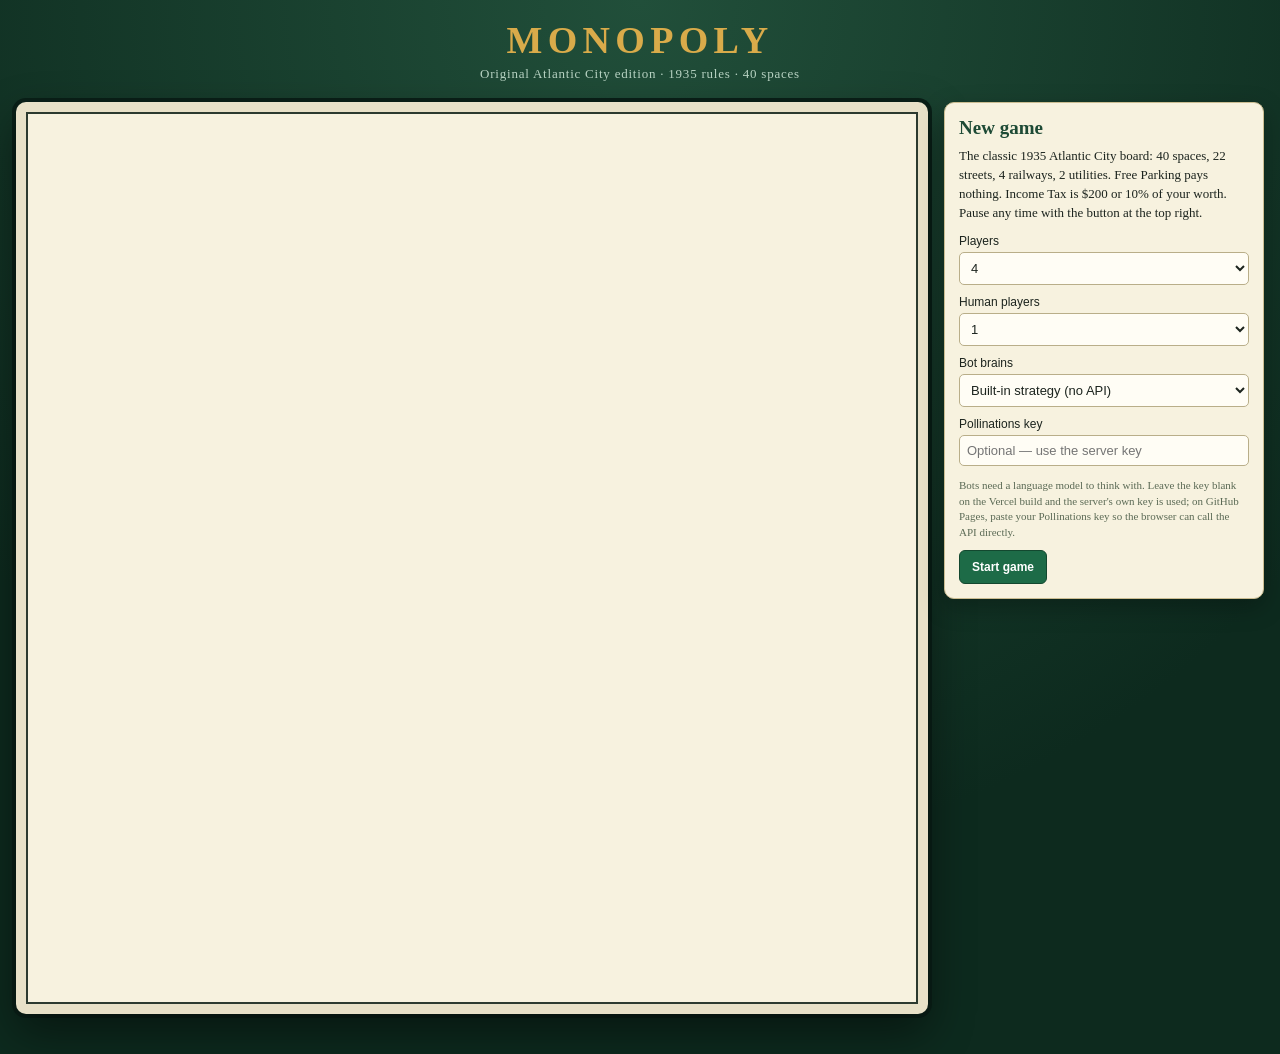
==== commit c7fff0b3: "Add AI bot players driven by Pollinations models - Bot brains: GLM 5.3 Flash, DeepSeek V4.1 Flash, G" ====
--- a/monopoly.html
+++ b/monopoly.html
@@ -72,7 +72,10 @@
   .p-row .cash{margin-left:auto;font-weight:800;white-space:nowrap}
   #log{font-family:Arial,sans-serif;font-size:11px;line-height:1.42;max-height:220px;overflow:auto;display:grid;gap:3px;color:#3a4438}
   #log .hi{font-weight:700;color:#1c6746}
-  #panel .panel-title{font-size:15px;font-weight:800;color:#1d4a35;margin-bottom:4px}
+  #panel .panel-title{font-size:15px;font-weight:800;color:#1d4a35;margin-bottom:4px}#panel .panel-title.thinking{display:inline-flex;align-items:center;gap:9px}
+  #panel .panel-title.thinking::before{content:'';width:13px;height:13px;flex:none;border:2px solid #1d6b47;border-top-color:transparent;border-radius:50%;animation:spin .7s linear infinite}
+  @keyframes spin{to{transform:rotate(360deg)}}
+  .p-row .cpu{font-size:10px;color:#5c6f60}
   #panel .panel-msg{font-family:Arial,sans-serif;font-size:12px;line-height:1.45;color:#3a4438;margin-bottom:10px}
   #panel .opts{margin:0}
   #panel .event{background:#fffdf0;border:1px dashed #bca66e;border-radius:7px;padding:10px;font-family:Georgia,serif;font-size:13px;line-height:1.45}
@@ -310,7 +313,7 @@
     const n=activePlayers().filter(o=>o.props().length).length;
     return `<div class="p-row ${p.id===S.current?'active':''} ${p.bankrupt?'bankrupt':''}">
       <span class="tk">${TOKENS[p.id]}</span>
-      <span class="info"><span class="nm">${p.name}${p.type==='ai'?' <span style="font-size:10px;color:#9fb0a1">(CPU)</span>':''}</span>
+      <span class="info"><span class="nm">${p.name}${p.type==='ai'?' <span class="cpu">(CPU'+(S.aiModel&&S.aiModel!=='local'?' · '+aiModelLabel(S.aiModel):'')+')</span>':''}</span>
       <span class="meta">${posName(p.pos)}${p.jailed?' · in jail':''} · ${p.props().length} properties${p.cards.cc+p.cards.chance?' · '+JAILFREE(p)+' out':''}</span></span>
       <span class="cash">${p.bankrupt?'—':money(p.cash)}</span></div>`;
   }).join('');
@@ -331,24 +334,320 @@
 }
 function shuffle(a){for(let i=a.length-1;i>0;i--){const j=Math.floor(Math.random()*(i+1));[a[i],a[j]]=[a[j],a[i]]}return a}
 
+/* ------------------------------------------------------------------
+   AI brain — computer players can be driven by a language model.
+   The model answers with a small JSON object; every decision falls back
+   to the built-in strategy when no model is configured or the call fails.
+------------------------------------------------------------------ */
+const AI_MODELS=[
+  {id:'local',label:'Built-in strategy (no API)'},
+  {id:'z-ai/glm-5.3-flash',label:'GLM 5.3 Flash'},
+  {id:'deepseek/deepseek-v4.1-flash',label:'DeepSeek V4.1 Flash'},
+  {id:'community/scriptsnsenses-sys/gpt-6-luna:free',label:'GPT-6 Luna (free)'}
+];
+const AI_STYLES=[
+  {key:'aggressive',text:'You are an aggressive monopolist. You buy almost anything that blocks a colour set, you build aggressively, and you never pass up a bargain.'},
+  {key:'cautious',text:'You are a cautious banker. You keep a fat cash reserve, you only buy when the numbers clearly work, and you build slowly.'},
+  {key:'collector',text:'You are a devoted collector. You buy to complete colour sets and snap up railroads, and you hate leaving a monopoly unfinished.'},
+  {key:'opportunist',text:'You are an opportunist. You pounce on cheap property, hoard cash for the right deal, and you trade when it pays.'},
+  {key:'saboteur',text:'You are a saboteur. Your first priority is to land on your opponents\' best property and block them.'}
+];
+const AI_SETTINGS_KEY='monopoly.ai.settings';
+function aiModelLabel(id){
+  const m=AI_MODELS.find(x=>x.id===id);
+  return m?m.label:'Built-in strategy';
+}
+function loadAiSettings(){
+  try{return JSON.parse(localStorage.getItem(AI_SETTINGS_KEY))||{}}catch(e){return {}}
+}
+function saveAiSettings(s){
+  try{localStorage.setItem(AI_SETTINGS_KEY,JSON.stringify(s))}catch(e){}
+}
+function aiConfig(){
+  const model=S&&S.aiModel?S.aiModel:'local';
+  if(model==='local'||(S&&S.aiProxyDead))return null;
+  const key=((S&&S.aiKey)||'').trim();
+  return {model,key,endpoint:key?'https://gen.pollinations.ai/v1/chat/completions':'/api/ai'};
+}
+function parseJsonLoose(text){
+  if(typeof text!=='string')return null;
+  let s=text
+    .replace(/<think>[\s\S]*?<\/think>/gi,'')
+    .replace(/<think>[\s\S]*$/i,'')
+    .replace(/```json|```/gi,'')
+    .trim();
+  const a=s.indexOf('{'),b=s.lastIndexOf('}');
+  if(a>-1&&b>a)s=s.slice(a,b+1);
+  try{return JSON.parse(s)}catch(e){}
+  try{return JSON.parse(s.replace(/,\s*([}\]])/g,'$1'))}catch(e){return null}
+}
+async function llmRaw(system,prompt,maxTokens=1500,timeoutMs=40000){
+  const cfg=aiConfig();
+  if(!cfg)return {text:'',err:'no model'};
+  const headers={'Content-Type':'application/json'};
+  if(cfg.key)headers.Authorization='Bearer '+cfg.key;
+  const ctrl=new AbortController();
+  const timer=setTimeout(()=>ctrl.abort(),timeoutMs);
+  let status=0;
+  try{
+    const body={model:cfg.model,messages:[{role:'system',content:system},{role:'user',content:prompt}],max_tokens:maxTokens,temperature:0.2,reasoning_effort:'low'};
+    const res=await fetch(cfg.endpoint,{method:'POST',headers,body:JSON.stringify(body),signal:ctrl.signal});
+    status=res.status;
+    if(!res.ok){
+      const detail=await res.text().catch(()=>'');
+      if(/content_blocked|safety filter/i.test(detail))throw new Error('the provider refused this prompt');
+      throw new Error('HTTP '+res.status);
+    }
+    const data=await res.json();
+    const text=(data&&data.content)||(data&&data.choices&&data.choices[0]&&data.choices[0].message&&data.choices[0].message.content)||'';
+    return {text:typeof text==='string'?text:'',err:null};
+  }catch(err){
+    const aborted=err&&err.name==='AbortError';
+    const why=aborted?'timed out':(err&&err.message)||'failed';
+    if(!cfg.key&&status===404){
+      S.aiProxyDead=true;S.aiModel='local';
+      log('This deployment has no AI proxy — bots are using the built-in strategy. Paste a Pollinations key in "New game" to switch them to a language model.');
+      return {text:'',err:'no proxy'};
+    }
+    return {text:'',err:why};
+  }finally{clearTimeout(timer)}
+}
+function cleanWhy(s){
+  if(typeof s!=='string')return '';
+  return s.replace(/\s+/g,' ').trim().slice(0,110);
+}
+/* Some models answer in plain prose instead of JSON. Read the closing lines of
+   the answer and pick the decision out of them. */
+const BUY_GROUPS=[
+  {key:false,words:['decline','do not buy','don\'t buy','won\'t buy','will not buy','not buy','no purchase','skip','auction','keep your cash','hold off','let it go','pass on','reject','avoid','no,']},
+  {key:true,words:['buy','purchase','acquire','yes','take it','snap up']}
+];
+const BUILD_GROUPS=[
+  {key:false,words:['do not build','don\'t build','won\'t build','not build','no house','no hotel','skip building','instead of building','keep your cash','hold off','wait','decline','not yet','save up']},
+  {key:true,words:['build','house','hotel','construct','develop']}
+];
+const JAIL_GROUPS=[
+  {key:'card',words:['get out of jail','jail free card','use my card','use the card','card']},
+  {key:'pay',words:['pay','fifty','$50','fee']},
+  {key:'roll',words:['roll','doubles','dice','chance']}
+];
+function proseDecision(text,kind){
+  if(typeof text!=='string')return null;
+  const body=text.replace(/<think>[\s\S]*?<\/think>/gi,'').replace(/<think>[\s\S]*$/i,'').trim();
+  if(!body)return null;
+  const sentences=body.split(/[\n.!?]+/).map(s=>s.trim()).filter(s=>s.length>1);
+  if(!sentences.length)return null;
+  const tail=sentences.slice(-4);
+  const lastHit=(groups)=>{
+    for(let i=tail.length-1;i>=0;i--){
+      const s=tail[i].toLowerCase();
+      for(const g of groups){
+        if(g.words.some(w=>s.includes(w)))return g.key;
+      }
+    }
+    return null;
+  };
+  // The reason is the fullest closing line that is not the decision itself:
+  // "Neither scarcity nor cash concerns apply — buy it" should read as the
+  // first half, not the trailing "buy it".
+  const whyFor=(groups)=>{
+    const triggers=new Set(groups.flatMap(g=>g.words));
+    const reasons=tail.filter(s=>{
+      const l=s.toLowerCase();
+      return ![...triggers].some(w=>l.includes(w));
+    });
+    const best=(reasons.length?reasons:tail).slice().sort((a,b)=>b.length-a.length)[0]||'';
+    return cleanWhy(best);
+  };
+  if(kind==='buy'){
+    const hit=lastHit(BUY_GROUPS);
+    return hit===null?null:{buy:hit,why:whyFor(BUY_GROUPS),text:body};
+  }
+  if(kind==='build'){
+    const hit=lastHit(BUILD_GROUPS);
+    return hit===null?null:{build:hit,property:'',why:whyFor(BUILD_GROUPS),text:body};
+  }
+  if(kind==='jail'){
+    const hit=lastHit(JAIL_GROUPS);
+    if(hit==='card'&&/no card|without a card|don'?t use/.test(body))return null;
+    return hit===null?null:{action:hit,why:whyFor(JAIL_GROUPS),text:body};
+  }
+  if(kind==='bid'){
+    // the number we want is the one in the closing lines, not the one quoted earlier
+    const scan=s=>[...s.matchAll(/\$\s?([\d,]+)/g)].map(m=>Number(m[1].replace(/,/g,''))).filter(n=>Number.isFinite(n));
+    let amounts=scan(tail.slice(-2).join(' '));
+    if(!amounts.length)amounts=scan(body);
+    if(!amounts.length)return null;
+    return {maxBid:amounts[amounts.length-1],why,text:body};
+  }
+  return null;
+}
+async function llmDecision(kind,system,prompt,alt,maxTokens=1500){
+  let r=await llmRaw(system,prompt,maxTokens,40000);
+  let text=r.text;
+  if(!text&&alt){
+    await sleep(600);
+    const r2=await llmRaw(alt.system,alt.prompt,maxTokens,25000);
+    text=r2.text;
+    r=r2;
+  }
+  if(!text){
+    log(`AI unavailable (${r.err||'failed'}) — using the built-in strategy.`);
+    return null;
+  }
+  let obj=parseJsonLoose(text);
+  if(!obj||typeof obj!=='object')obj=proseDecision(text,kind);
+  if(!obj||typeof obj!=='object')return null;
+  if(kind==='buy'){
+    if(typeof obj.buy!=='boolean')return null;
+    return {buy:obj.buy,why:cleanWhy(obj.why||obj.reason||obj.explanation||''),text};
+  }
+  if(kind==='build'){
+    const build=obj.build===true||obj.build==='true';
+    const skip=obj.build===false||obj.build==='false';
+    if(!build&&!skip)return null;
+    return {build,property:String(obj.property||obj.name||obj.target||'').trim(),why:cleanWhy(obj.why||obj.reason||''),text};
+  }
+  if(kind==='jail'){
+    const a=String(obj.action||obj.choice||'').toLowerCase().trim();
+    if(!['card','pay','roll'].includes(a))return null;
+    return {action:a,why:cleanWhy(obj.why||obj.reason||''),text};
+  }
+  if(kind==='bid'){
+    const n=Number(obj.maxBid!==undefined?obj.maxBid:obj.bid);
+    if(!Number.isFinite(n))return null;
+    return {maxBid:Math.max(0,Math.floor(n)),why:cleanWhy(obj.why||obj.reason||''),text};
+  }
+  return null;
+}
+/* Opponents are described by seat letter rather than by their token names:
+   some hosted models refuse prompts that name the other players. */
+function seatLabel(i){return 'Player '+String.fromCharCode(65+i)}function aiStateSummary(p){
+  const mine=p.props().map(i=>`${T[i].name}${S.props[i].level?` (${S.props[i].level===5?'hotel':S.props[i].level+' house'+(S.props[i].level>1?'s':'')})`:''}${S.props[i].mortgaged?' [mortgaged]':''}`);
+  const rivals=activePlayers().filter(o=>o!==p).map(o=>`${seatLabel(o.id)} (${money(o.cash)}) owns ${o.props().map(i=>T[i].short.replace('\n',' ')).join(', ')||'nothing'}`);
+  return [
+    `Your cash: ${money(p.cash)}`,
+    `You are standing on ${T[p.pos].name}.`,
+    `Your properties (${mine.length}): ${mine.join('; ')||'none'}`,
+    `Other players:\n${rivals.map(r=>' - '+r).join('\n')}`
+  ].join('\n');
+}
+function thinking(p){
+  setMsg(`${p.name} is thinking…`);
+  panelHTML(`<div class="panel-title thinking">${p.name} is thinking…</div><div class="panel-msg">${aiModelLabel(S.aiModel)} is reading the board. This can take a few seconds.</div>`);
+}
+function thinkingDone(){panelIdle('Resolving the move…')}
+async function aiBuyDecision(p,i,localBuy){
+  const t=T[i],price=t.price;
+  if(!aiConfig())return {buy:localBuy(),why:''};
+  thinking(p);
+  const system=`${p.aiStyle.text}\nYou are playing Monopoly. Reply with JSON only: {"buy":true or false,"why":"ten words or fewer"}.`;
+  const d=await llmDecision(
+    'buy',
+    system,
+    `You have landed on ${t.name}, which is unowned and costs ${money(price)}.\n${aiStateSummary(p)}\nBuy it for ${money(price)}, or decline and let it go to auction?`,
+    {system,prompt:`A board space is unowned and costs ${money(price)}. You have ${money(p.cash)}.\nShould you buy it? Reply with JSON only: {"buy":true or false,"why":"ten words or fewer"}.`}
+  );
+  thinkingDone();
+  if(!d||typeof d.buy!=='boolean')return {buy:localBuy(),why:''};
+  return {buy:d.buy,why:String(d.why||'').trim().slice(0,110)};
+}
+function aiSay(p,why){
+  if(why)log(`${p.name}: ${why}`);
+}
+async function aiBuildDecision(p){
+  const options=p.props().filter(i=>canBuild(p,i)&&p.cash>=T[i].house);
+  if(!options.length)return null;
+  if(!aiConfig())return null;
+  thinking(p);
+  const system=`${p.aiStyle.text}\nYou are playing Monopoly. Reply with JSON only: {"build":true or false,"property":"exact property name","why":"ten words or fewer"}.`;
+  const canList=options.map(i=>`${T[i].name} (a house costs ${money(T[i].house)}, rent becomes ${money(T[i].rents[1])})`).join('; ');
+  const d=await llmDecision(
+    'build',
+    system,
+    `Your turn is ending and you may build houses on the properties you own.\n${aiStateSummary(p)}\nYou can build on: ${canList}.\nShould you build this turn?`,
+    {system,prompt:`Your turn is ending. You can build on: ${canList}.\nShould you build this turn? Reply with JSON only: {"build":true or false,"property":"exact property name","why":"ten words or fewer"}.`}
+  );
+  thinkingDone();
+  if(!d)return null;
+  if(d.build!==true)return {action:'skip',why:String(d.why||'').trim().slice(0,110)};
+  let pick=options.find(i=>T[i].name===String(d.property||'').trim());
+  if(!pick&&d.text){
+    // a prose answer names the property somewhere in the sentence
+    const low=String(d.text).toLowerCase();
+    pick=options.find(i=>low.includes(T[i].name.toLowerCase()));
+  }
+  if(!pick)return null;
+  return {action:'build',index:pick,why:String(d.why||'').trim().slice(0,110)};
+}
+async function aiJailDecision(p){
+  const local=()=>{
+    const useCard=p.cards.cc+p.cards.chance>0&&p.jailTurns<2;
+    const pay=!useCard&&(p.jailTurns>=2||p.cash>200);
+    return {action:useCard?'card':pay?'pay':'roll'};
+  };
+  if(!aiConfig())return local();
+  thinking(p);
+  const system=`${p.aiStyle.text}\nYou are playing Monopoly. Reply with JSON only: {"action":"card" or "pay" or "roll","why":"ten words or fewer"}.`;
+  const d=await llmDecision(
+    'jail',
+    system,
+    `You are in jail (attempt ${p.jailTurns+1} of 3). ${aiStateSummary(p)}\nGet Out of Jail Free cards held: ${p.cards.cc+p.cards.chance}. Paying $50 releases you immediately; rolling for doubles is free but you stay in jail if the dice are not doubles.\nChoose "card", "pay" or "roll".`,
+    {system,prompt:`You are in jail (attempt ${p.jailTurns+1} of 3). You hold ${p.cards.cc+p.cards.chance} Get Out of Jail Free cards and have ${money(p.cash)}.\nPaying $50 releases you at once; rolling for doubles is free but you stay in jail if the dice are not doubles.\nChoose "card", "pay" or "roll". Reply with JSON only: {"action":"card" or "pay" or "roll","why":"ten words or fewer"}.`}
+  );
+  thinkingDone();
+  const action=d&&['card','pay','roll'].includes(String(d.action))?String(d.action):null;
+  if(!action)return local();
+  if(action==='card'&&p.cards.cc+p.cards.chance===0)return local();
+  if(action==='pay'&&p.cash<50)return local();
+  return {action,why:String(d.why||'').trim().slice(0,110)};
+}
+async function aiBidCap(p,t,key){
+  if(!aiConfig())return null;
+  if(!S.bidCaps)S.bidCaps={};
+  if(S.bidCaps[key]!==undefined)return S.bidCaps[key];
+  thinking(p);
+  const system=`${p.aiStyle.text}\nYou are playing Monopoly. Reply with JSON only: {"maxBid":number,"why":"ten words or fewer"}.`;
+  const d=await llmDecision(
+    'bid',
+    system,
+    `${t.name} has gone to auction. ${aiStateSummary(p)}\nWhat is the most you would pay for it? It is worth about ${money(t.price)}.\nAnswer with a number of dollars.`,
+    {system,prompt:`A board space is being auctioned and is worth about ${money(t.price)}. You have ${money(p.cash)}.\nWhat is the most you would pay for it? Answer with JSON only: {"maxBid":number,"why":"ten words or fewer"}.`}
+  );
+  thinkingDone();
+  const n=d&&Number(d.maxBid);
+  const cap=Number.isFinite(n)?Math.max(0,Math.min(Math.floor(n),p.cash)):null;
+  S.bidCaps[key]=cap;
+  return cap;
+}
+
 function setup(){
+  const saved=loadAiSettings();
+  const modelOpts=AI_MODELS.map(m=>`<option value="${m.id}" ${m.id===saved.model?'selected':''}>${m.label}</option>`).join('');
   $('#setup').innerHTML=`<h2>New game</h2><p>The classic 1935 Atlantic City board: 40 spaces, 22 streets, 4 railways, 2 utilities. Free Parking pays nothing. Income Tax is $200 or 10% of your worth. Pause any time with the button at the top right.</p>
   <div class="opts"><label>Players <select id="numPlayers"><option>2</option><option>3</option><option selected>4</option><option>5</option><option>6</option><option>7</option><option>8</option></select></label>
-  <label>Human players <select id="numHumans"><option selected>1</option><option>2</option><option>3</option><option>4</option><option>5</option><option>6</option><option>7</option><option>8</option></select></label></div>
+  <label>Human players <select id="numHumans"><option selected>1</option><option>2</option><option>3</option><option>4</option><option>5</option><option>6</option><option>7</option><option>8</option></select></label>
+  <label>Bot brains <select id="aiModel">${modelOpts}</select></label>
+  <label>Pollinations key <input id="aiKey" type="password" placeholder="Optional — use the server key" value="${saved.key||''}" autocomplete="off"></label></div>
+  <p style="font-size:11px;line-height:1.4;color:#5b6a55">Bots need a language model to think with. Leave the key blank on the Vercel build and the server's own key is used; on GitHub Pages, paste your Pollinations key so the browser can call the API directly.</p>
   <button class="primary" id="startBtn">Start game</button>`;
   $('#startBtn').onclick=()=>{
     const n=+$('#numPlayers').value, h=Math.min(n,+$('#numHumans').value);
-    newGame(n,h);
+    const model=$('#aiModel').value, key=$('#aiKey').value.trim();
+    saveAiSettings({model,key});
+    newGame(n,h,model,key);
   };
 }
-function newGame(n,h){
+function newGame(n,h,model,key){
   S={players:[],props:Array.from({length:40},()=>({owner:null,level:0,mortgaged:false})),current:0,log:[],gameover:false,paused:false,
-     chance:shuffle([...CHANCE.keys()]),chest:shuffle([...CHEST.keys()])};
+     chance:shuffle([...CHANCE.keys()]),chest:shuffle([...CHEST.keys()]),
+     aiModel:model||'local',aiKey:key||'',aiProxyDead:false};
   const names=['You','Mr. Monopoly','The Top Hat','The Shoe','The Car','The Dog','The Iron','The Ship'];
   for(let i=0;i<n;i++){
     const p={
       id:i,name:i<h?`Player ${i+1}`:names[i%names.length],type:i<h?'human':'ai',token:TOKENS[i],
       cash:1500,pos:0,jailed:false,jailTurns:0,cards:{cc:0,chance:0},bankrupt:false,
+      aiStyle:AI_STYLES[(i-h)%AI_STYLES.length],
       props(){return Object.keys(S.props).map(Number).filter(k=>S.props[k].owner===this.id)}
     };
     S.players.push(p);
@@ -359,6 +658,7 @@
   $('#pauseBtn').style.display='inline-block';
   initPause();
   log('Game started — '+n+' players, '+h+' human.',true);
+  if(S.aiModel!=='local')log('Bots are thinking with '+aiModelLabel(S.aiModel)+'.',true);
   setMsg('Let the games begin!');
   setTimeout(playTurn,600);
 }
@@ -505,7 +805,11 @@
   let buy;
   if(p.type==='human') buy=(await ask({title:'Unowned property',msg:`${t.name} is for sale at ${money(price)}. Your cash: ${money(p.cash)}. If you decline it goes to auction.`,buttons:[
     {label:`Buy for ${money(price)}`,value:true,cls:'primary'},{label:'Auction it',value:false}]}))===true;
-  else buy=p.cash>=price+Math.min(180,price*.25) && (p.props().length<3||Math.random()<.72);
+  else{
+    const d=await aiBuyDecision(p,i,()=>p.cash>=price+Math.min(180,price*.25)&&(p.props().length<3||Math.random()<.72));
+    buy=d.buy;
+    aiSay(p,d.why);
+  }
   if(buy){
     if(p.cash<price){const ok=await raiseCash(p,price);if(!ok){declareBankrupt(p,null);return}}
     p.cash-=price;S.props[i].owner=p.id;
@@ -530,7 +834,9 @@
       if(p.type==='human') bid=await ask({title:'Auction — '+t.name,msg:`Current bid: ${money(high)} by ${winner?winner.name:'no one'}. Your cash: ${money(p.cash)}.`,buttons:[
         {label:`Bid ${money(min)}`,value:min,cls:'primary',disabled:min>p.cash},{label:'Pass',value:0}]});
       else {
-        const cap=Math.min(p.cash,Math.floor(t.price*(t.group?1.25:1.1)));
+        const localCap=Math.min(p.cash,Math.floor(t.price*(t.group?1.25:1.1)));
+        const llmCap=await aiBidCap(p,t,`${p.id}:${i}`);
+        const cap=llmCap===null?localCap:Math.min(llmCap,p.cash,Math.floor(t.price*2));
         bid=min<=cap&&Math.random()<.75?min:0;
       }
       if(bid>high){high=bid;winner=p}else{active=active.filter(x=>x!==id)}
@@ -552,9 +858,16 @@
       if(p.type==='human') await offerBuy(p,i);
       else {
         const price=t.price;
-        if(p.cash>=price+80&&(railCount(p)<4||utilCount(p)<2||Math.random()<.6)){
-          p.cash-=price;pr.owner=p.id;log(`${p.name} buys ${t.name} for ${money(price)}.`,true);renderBoard();renderPlayers();
-        } else await auction(p,i);
+        const d=await aiBuyDecision(p,i,()=>p.cash>=price+80&&(railCount(p)<4||utilCount(p)<2||Math.random()<.6));
+        if(d.buy&&p.cash>=price){
+          p.cash-=price;pr.owner=p.id;
+          log(`${p.name} buys ${t.name} for ${money(price)}.`,true);
+          aiSay(p,d.why);
+          renderBoard();renderPlayers();
+        } else {
+          aiSay(p,d.why);
+          await auction(p,i);
+        }
       }
     } else if(pr.owner!==p.id){
       const r=rentDue(i,p);
@@ -644,8 +957,10 @@
     const c=await ask({title:`${p.name} is in jail`,msg:`Turn ${p.jailTurns+1} of 3. Pay $50, roll for doubles, or use a card.`,buttons});
     pay=c==='pay';useCard=c==='card';
   } else {
-    useCard=p.cards.cc+p.cards.chance>0&&p.jailTurns<2;
-    pay=!useCard&&(p.jailTurns>=2||p.cash>200);
+    const d=await aiJailDecision(p);
+    useCard=d.action==='card';
+    pay=d.action==='pay';
+    aiSay(p,d.why);
   }
   if(useCard)useJailCard(p);
   if(p.jailed&&pay){
@@ -676,7 +991,7 @@
 }
 async function manage(p){
   if(p.type==='human') await manageModal(p);
-  else aiBuild(p);
+  else await aiBuild(p);
 }
 function canBuild(p,i){
   const t=T[i],pr=S.props[i];
@@ -685,7 +1000,20 @@
   const min=Math.min(...T.map((x,j)=>x.group===t.group&&S.props[j].owner===p.id?S.props[j].level:99));
   return pr.level<=min;
 }
-function aiBuild(p){
+async function aiBuild(p){
+  if(aiConfig()){
+    const d=await aiBuildDecision(p);
+    if(d&&d.action==='build'){
+      const i=d.index,pr=S.props[i],cost=T[i].house;
+      p.cash-=cost;pr.level++;
+      log(`${p.name} builds ${pr.level===5?'a hotel on':'a house on'} ${T[i].name}.`,true);
+      aiSay(p,d.why);
+      renderBoard();renderPlayers();
+      return;
+    }
+    if(d){if(d.why)aiSay(p,d.why);return}
+    // the model could not be reached — fall through to the built-in strategy
+  }
   let guard=0;
   while(guard++<20){
     const options=p.props().filter(i=>canBuild(p,i)&&p.cash>=T[i].house+250);
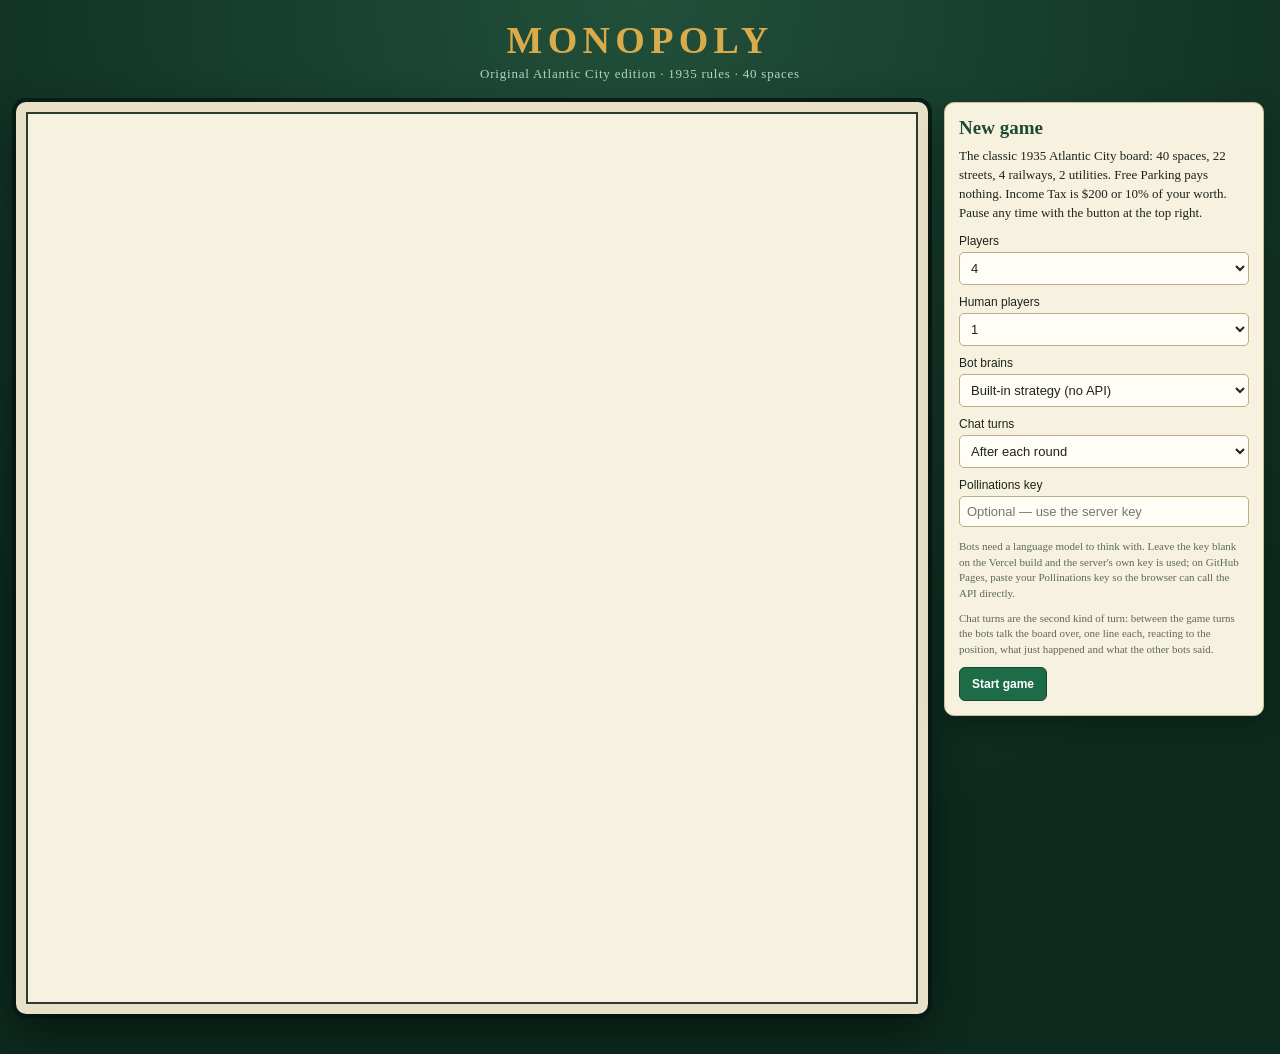
==== commit 9b4265f7: "Add chat turns: the bots talk the board over between game turns The game now plays two kinds of turn" ====
--- a/monopoly.html
+++ b/monopoly.html
@@ -72,6 +72,7 @@
   .p-row .cash{margin-left:auto;font-weight:800;white-space:nowrap}
   #log{font-family:Arial,sans-serif;font-size:11px;line-height:1.42;max-height:220px;overflow:auto;display:grid;gap:3px;color:#3a4438}
   #log .hi{font-weight:700;color:#1c6746}
+  #log .chat{font-style:italic;color:#4b3f63;border-left:2px solid #c0aede;padding-left:6px;margin-top:2px}
   #panel .panel-title{font-size:15px;font-weight:800;color:#1d4a35;margin-bottom:4px}#panel .panel-title.thinking{display:inline-flex;align-items:center;gap:9px}
   #panel .panel-title.thinking::before{content:'';width:13px;height:13px;flex:none;border:2px solid #1d6b47;border-top-color:transparent;border-radius:50%;animation:spin .7s linear infinite}
   @keyframes spin{to{transform:rotate(360deg)}}
@@ -202,6 +203,10 @@
 ];
 
 const $ = s => document.querySelector(s);
+/* Model output is shown to the player as text — never as markup. */
+function esc(s){
+  return String(s==null?'':s).replace(/[&<>"']/g,c=>({'&':'&amp;','<':'&lt;','>':'&gt;','"':'&quot;',"'":'&#39;'}[c]));
+}
 let resumeWaiters = [];
 async function sleep(ms){
   let left = ms;
@@ -230,11 +235,13 @@
   window.addEventListener('keydown',e=>{if(e.key==='Escape'&&S&&!S.gameover)setPaused(!S.paused)});
 }
 
-function log(msg, hi){
-  S.log.push({msg,hi});
+/* `chat` marks a line of table talk so it can be styled apart from the
+   game log. */
+function log(msg, hi, chat){
+  S.log.push({msg,hi:!!hi,chat:!!chat});
   if(S.log.length>120) S.log.shift();
   const el=$('#log');
-  el.innerHTML=S.log.slice(-40).map(x=>`<div class="${x.hi?'hi':''}">${x.msg}</div>`).join('');
+  el.innerHTML=S.log.slice(-40).map(x=>`<div class="${x.hi?'hi':''}${x.chat?' chat':''}">${esc(x.msg)}</div>`).join('');
   el.scrollTop=el.scrollHeight;
 }
 function money(n){return '$'+n.toLocaleString('en-US')}function saleValue(i){return S.props[i].level===5?2*T[i].house:Math.floor(T[i].house/2)}
@@ -313,7 +320,7 @@
     const n=activePlayers().filter(o=>o.props().length).length;
     return `<div class="p-row ${p.id===S.current?'active':''} ${p.bankrupt?'bankrupt':''}">
       <span class="tk">${TOKENS[p.id]}</span>
-      <span class="info"><span class="nm">${p.name}${p.type==='ai'?' <span class="cpu">(CPU'+(S.aiModel&&S.aiModel!=='local'?' · '+aiModelLabel(S.aiModel):'')+')</span>':''}</span>
+      <span class="info"><span class="nm">${p.name}${p.type==='ai'?' <span class="cpu">(CPU'+botBrainLabel(p)+')</span>':''}</span>
       <span class="meta">${posName(p.pos)}${p.jailed?' · in jail':''} · ${p.props().length} properties${p.cards.cc+p.cards.chance?' · '+JAILFREE(p)+' out':''}</span></span>
       <span class="cash">${p.bankrupt?'—':money(p.cash)}</span></div>`;
   }).join('');
@@ -341,21 +348,40 @@
 ------------------------------------------------------------------ */
 const AI_MODELS=[
   {id:'local',label:'Built-in strategy (no API)'},
+  {id:'mixed',label:'Mixed — one model per bot'},
   {id:'z-ai/glm-5.3-flash',label:'GLM 5.3 Flash'},
   {id:'deepseek/deepseek-v4.1-flash',label:'DeepSeek V4.1 Flash'},
   {id:'community/scriptsnsenses-sys/gpt-6-luna:free',label:'GPT-6 Luna (free)'}
 ];
+/* The models a bot can be assigned when the player picks "Mixed". */
+const AI_LLM_MODELS=[
+  'z-ai/glm-5.3-flash',
+  'deepseek/deepseek-v4.1-flash',
+  'community/scriptsnsenses-sys/gpt-6-luna:free'
+];
+/* One hosted provider runs a privacy filter that refuses any prompt
+   mentioning another player — even "one other player has $900". Bots running
+   on it play without sight of the opposition, and without style text that
+   talks about opponents either. */
+const NO_RIVALS_MODELS=new Set(['community/scriptsnsenses-sys/gpt-6-luna:free']);
+function rivalsAllowed(model){return !NO_RIVALS_MODELS.has(model)}
 const AI_STYLES=[
   {key:'aggressive',text:'You are an aggressive monopolist. You buy almost anything that blocks a colour set, you build aggressively, and you never pass up a bargain.'},
   {key:'cautious',text:'You are a cautious banker. You keep a fat cash reserve, you only buy when the numbers clearly work, and you build slowly.'},
   {key:'collector',text:'You are a devoted collector. You buy to complete colour sets and snap up railroads, and you hate leaving a monopoly unfinished.'},
   {key:'opportunist',text:'You are an opportunist. You pounce on cheap property, hoard cash for the right deal, and you trade when it pays.'},
-  {key:'saboteur',text:'You are a saboteur. Your first priority is to land on your opponents\' best property and block them.'}
+  {key:'saboteur',text:'You are a saboteur. Your first priority is to block the best properties on the board.'}
 ];
 const AI_SETTINGS_KEY='monopoly.ai.settings';
 function aiModelLabel(id){
   const m=AI_MODELS.find(x=>x.id===id);
   return m?m.label:'Built-in strategy';
+}/* What a given bot is thinking with, as shown next to its name. */
+function botBrainLabel(p){
+  if(!p||p.type!=='ai')return '';
+  const id=p.botModel||(S&&S.aiModel)||'local';
+  if(id==='local'||id==='mixed')return '';
+  return ' · '+aiModelLabel(id);
 }
 function loadAiSettings(){
   try{return JSON.parse(localStorage.getItem(AI_SETTINGS_KEY))||{}}catch(e){return {}}
@@ -363,9 +389,9 @@
 function saveAiSettings(s){
   try{localStorage.setItem(AI_SETTINGS_KEY,JSON.stringify(s))}catch(e){}
 }
-function aiConfig(){
-  const model=S&&S.aiModel?S.aiModel:'local';
-  if(model==='local'||(S&&S.aiProxyDead))return null;
+function aiConfig(p){
+  const model=(p&&p.botModel)||(S&&S.aiModel?S.aiModel:'local');
+  if(model==='local'||model==='mixed'||(S&&S.aiProxyDead))return null;
   const key=((S&&S.aiKey)||'').trim();
   return {model,key,endpoint:key?'https://gen.pollinations.ai/v1/chat/completions':'/api/ai'};
 }
@@ -381,8 +407,8 @@
   try{return JSON.parse(s)}catch(e){}
   try{return JSON.parse(s.replace(/,\s*([}\]])/g,'$1'))}catch(e){return null}
 }
-async function llmRaw(system,prompt,maxTokens=1500,timeoutMs=40000){
-  const cfg=aiConfig();
+async function llmRaw(p,system,prompt,maxTokens=4000,timeoutMs=40000,temperature=0.2){
+  const cfg=aiConfig(p);
   if(!cfg)return {text:'',err:'no model'};
   const headers={'Content-Type':'application/json'};
   if(cfg.key)headers.Authorization='Bearer '+cfg.key;
@@ -390,12 +416,24 @@
   const timer=setTimeout(()=>ctrl.abort(),timeoutMs);
   let status=0;
   try{
-    const body={model:cfg.model,messages:[{role:'system',content:system},{role:'user',content:prompt}],max_tokens:maxTokens,temperature:0.2,reasoning_effort:'low'};
-    const res=await fetch(cfg.endpoint,{method:'POST',headers,body:JSON.stringify(body),signal:ctrl.signal});
+    const messages=[{role:'system',content:system},{role:'user',content:prompt}];
+    /* Asking for no visible reasoning is what keeps the small hosted models
+       from writing a page of notes before they answer. */
+    const body={model:cfg.model,messages,max_tokens:maxTokens,temperature,reasoning_effort:'none'};
+    let res=await fetch(cfg.endpoint,{method:'POST',headers,body:JSON.stringify(body),signal:ctrl.signal});
     status=res.status;
     if(!res.ok){
       const detail=await res.text().catch(()=>'');
-      if(/content_blocked|safety filter/i.test(detail))throw new Error('the provider refused this prompt');
+      if(/reasoning_effort/i.test(detail)){
+        /* the provider does not know that field — ask again without it */
+        delete body.reasoning_effort;
+        res=await fetch(cfg.endpoint,{method:'POST',headers,body:JSON.stringify(body),signal:ctrl.signal});
+        status=res.status;
+      }
+    }
+    if(!res.ok){
+      const detail=await res.text().catch(()=>'');
+      if(/content_blocked|safety filter|refused/i.test(detail))throw new Error('the provider refused this prompt');
       throw new Error('HTTP '+res.status);
     }
     const data=await res.json();
@@ -406,6 +444,7 @@
     const why=aborted?'timed out':(err&&err.message)||'failed';
     if(!cfg.key&&status===404){
       S.aiProxyDead=true;S.aiModel='local';
+      if(S.players)S.players.forEach(pl=>{if(pl.type==='ai')pl.botModel='local'});
       log('This deployment has no AI proxy — bots are using the built-in strategy. Paste a Pollinations key in "New game" to switch them to a language model.');
       return {text:'',err:'no proxy'};
     }
@@ -414,7 +453,11 @@
 }
 function cleanWhy(s){
   if(typeof s!=='string')return '';
-  return s.replace(/\s+/g,' ').trim().slice(0,110);
+  const t=s.replace(/\s+/g,' ').trim();
+  if(t.length<=110)return t;
+  const cut=t.slice(0,110);
+  const at=cut.lastIndexOf(' ');
+  return (at>60?cut.slice(0,at):cut)+'…';
 }
 /* Some models answer in plain prose instead of JSON. Read the closing lines of
    the answer and pick the decision out of them. */
@@ -478,75 +521,170 @@
     let amounts=scan(tail.slice(-2).join(' '));
     if(!amounts.length)amounts=scan(body);
     if(!amounts.length)return null;
-    return {maxBid:amounts[amounts.length-1],why,text:body};
+    // the reason is the closing line that actually explains the number
+    const reasons=tail.filter(s=>/[a-z]/i.test(s)&&!scan(s).length);
+    const best=(reasons.length?reasons:tail).slice().sort((a,b)=>b.length-a.length)[0]||'';
+    return {maxBid:amounts[amounts.length-1],why:cleanWhy(best),text:body};
   }
   return null;
 }
-async function llmDecision(kind,system,prompt,alt,maxTokens=1500){
-  let r=await llmRaw(system,prompt,maxTokens,40000);
-  let text=r.text;
-  if(!text&&alt){
+async function llmDecision(p,kind,system,prompt,alt,maxTokens=4000){
+  /* Pull the decision out of a reply: JSON if the model gave us any, and the
+     closing sentences if it answered in prose instead. */
+  const read=(t)=>{
+    if(!t)return null;
+    let o=parseJsonLoose(t);
+    if(!o||typeof o!=='object')o=proseDecision(t,kind);
+    return (o&&typeof o==='object')?o:null;
+  };
+  let r=await llmRaw(p,system,prompt,maxTokens,40000);
+  let text=r.text,err=r.err;
+  let obj=read(text);
+  /* A model that thinks out loud can spend the whole answer on its own
+     reasoning and never reach the decision, and some hosts refuse the full
+     prompt outright. Either way, ask again with the plain version. */
+  if(!obj&&alt){
     await sleep(600);
-    const r2=await llmRaw(alt.system,alt.prompt,maxTokens,25000);
-    text=r2.text;
-    r=r2;
-  }
-  if(!text){
-    log(`AI unavailable (${r.err||'failed'}) — using the built-in strategy.`);
+    const r2=await llmRaw(p,alt.system,alt.prompt,maxTokens,25000);
+    const obj2=read(r2.text);
+    if(obj2){obj=obj2;text=r2.text;err=r2.err;}
+    else if(!text){text=r2.text;err=r2.err;}
+  }
+  if(!obj){
+    if(!text)log(`AI unavailable (${err||'failed'}) — using the built-in strategy.`);
+    else log('AI gave an unusable answer — using the built-in strategy.');
     return null;
   }
-  let obj=parseJsonLoose(text);
-  if(!obj||typeof obj!=='object')obj=proseDecision(text,kind);
-  if(!obj||typeof obj!=='object')return null;
+  const whyOf=()=>cleanWhy(obj.why||obj.reason||obj.explanation||obj.rationale||obj.note||'');
   if(kind==='buy'){
-    if(typeof obj.buy!=='boolean')return null;
-    return {buy:obj.buy,why:cleanWhy(obj.why||obj.reason||obj.explanation||''),text};
+    let buy=obj.buy;
+    if(typeof buy!=='boolean'&&typeof obj.purchase==='boolean')buy=obj.purchase;
+    if(typeof buy!=='boolean'){
+      const v=String(obj.decision||obj.action||obj.choice||obj.answer||'').toLowerCase().trim();
+      if(['buy','purchase','acquire','yes','take it','take the property'].includes(v))buy=true;
+      else if(['decline','pass','skip','no','reject','let it go','auction'].includes(v))buy=false;
+    }
+    if(typeof buy!=='boolean')return null;
+    return {buy,why:whyOf(),text};
   }
   if(kind==='build'){
-    const build=obj.build===true||obj.build==='true';
-    const skip=obj.build===false||obj.build==='false';
-    if(!build&&!skip)return null;
-    return {build,property:String(obj.property||obj.name||obj.target||'').trim(),why:cleanWhy(obj.why||obj.reason||''),text};
+    let build=obj.build;
+    if(build==='true')build=true;
+    if(build==='false')build=false;
+    if(typeof build!=='boolean'){
+      const v=String(obj.decision||obj.action||obj.choice||'').toLowerCase().trim();
+      if(['build','yes','construct','develop','put up a house'].includes(v))build=true;
+      else if(['skip','no','wait','hold','save','do not build',"don't build"].includes(v))build=false;
+    }
+    if(typeof build!=='boolean')return null;
+    return {build,property:String(obj.property||obj.target||obj.name||obj.boardNumber||obj.board_number||obj.number||'').trim(),why:whyOf(),text};
   }
   if(kind==='jail'){
-    const a=String(obj.action||obj.choice||'').toLowerCase().trim();
+    const a=String(obj.action||obj.choice||obj.decision||'').toLowerCase().trim();
     if(!['card','pay','roll'].includes(a))return null;
     return {action:a,why:cleanWhy(obj.why||obj.reason||''),text};
   }
   if(kind==='bid'){
-    const n=Number(obj.maxBid!==undefined?obj.maxBid:obj.bid);
+    const raw=obj.maxBid!==undefined?obj.maxBid:(obj.bid!==undefined?obj.bid:(obj.amount!==undefined?obj.amount:obj.price));
+    const n=Number(raw);
     if(!Number.isFinite(n))return null;
-    return {maxBid:Math.max(0,Math.floor(n)),why:cleanWhy(obj.why||obj.reason||''),text};
+    return {maxBid:Math.max(0,Math.floor(n)),why:whyOf(),text};
   }
   return null;
 }
 /* Opponents are described by seat letter rather than by their token names:
    some hosted models refuse prompts that name the other players. */
-function seatLabel(i){return 'Player '+String.fromCharCode(65+i)}function aiStateSummary(p){
-  const mine=p.props().map(i=>`${T[i].name}${S.props[i].level?` (${S.props[i].level===5?'hotel':S.props[i].level+' house'+(S.props[i].level>1?'s':'')})`:''}${S.props[i].mortgaged?' [mortgaged]':''}`);
-  const rivals=activePlayers().filter(o=>o!==p).map(o=>`${seatLabel(o.id)} (${money(o.cash)}) owns ${o.props().map(i=>T[i].short.replace('\n',' ')).join(', ')||'nothing'}`);
-  return [
-    `Your cash: ${money(p.cash)}`,
-    `You are standing on ${T[p.pos].name}.`,
-    `Your properties (${mine.length}): ${mine.join('; ')||'none'}`,
-    `Other players:\n${rivals.map(r=>' - '+r).join('\n')}`
-  ].join('\n');
-}
+function seatLabel(i){return 'Player '+String.fromCharCode(65+i)}
+/* The board spaces are named after real streets, and some hosted models run a
+   privacy filter that refuses any prompt containing one of those names.
+   Bots are therefore told which colour group a property belongs to and its
+   board number instead — the same information, minus the street names. */
+const GROUP_LABEL={brown:'brown',lightblue:'light blue',pink:'pink',orange:'orange',red:'red',yellow:'yellow',green:'green',blue:'dark blue'};
+function groupLabel(g){return GROUP_LABEL[g]||g||'other'}
+/* How a property is described to a bot. */
+function propTag(i){return '#'+i}
+function propLabel(i){
+  const t=T[i];
+  if(!t)return 'a board space';
+  if(t.type==='prop')return propTag(i)+' ('+groupLabel(t.group)+' group)';
+  if(t.type==='rail')return 'a railroad';
+  if(t.type==='util')return 'a utility';
+  if(t.type==='go')return 'the start';
+  return 'a board space';
+}
+/* Find which property the bot meant: the board number it quoted, the colour
+   group it named, or — if it echoed the street name anyway — the name itself. */
+function matchProp(answer,options){
+  const s=String(answer||'').trim();
+  if(!s||!options.length)return null;
+  const low=s.toLowerCase();
+  const tagged=low.match(/#\s*(\d{1,2})/);
+  if(tagged&&options.includes(Number(tagged[1])))return Number(tagged[1]);
+  const bare=s.replace('#','').trim();
+  if(/^\d{1,2}$/.test(bare)&&options.includes(Number(bare)))return Number(bare);
+  const byGroup=options.filter(i=>low.includes(groupLabel(T[i].group)));
+  if(byGroup.length===1)return byGroup[0];
+  const byName=options.find(i=>low.includes(T[i].name.toLowerCase()));
+  if(byName!==undefined)return byName;
+  return null;
+}
+/* `rivals` is off for decisions that do not depend on the other players —
+   a shorter prompt answers faster and dodges the models that refuse to be
+   asked about named opponents. */
+/* Owned spaces, grouped by colour. A bot cares far more about "I own the
+   orange group" than about the board number of each one — and a short board
+   is answered far faster by the smaller models. */
+function ownSummary(p){
+  const groups={};
+  p.props().forEach(i=>{
+    const g=T[i].group||'other';
+    (groups[g]=groups[g]||[]).push(i);
+  });
+  const keys=Object.keys(groups);
+  if(!keys.length)return 'nothing';
+  return keys.map(g=>{
+    const built=groups[g].filter(i=>S.props[i].level>0).length;
+    return groupLabel(g)+' group ×'+groups[g].length+(built?' ('+built+' built)':'');
+  }).join(', ');
+}
+function rivalSummary(p){
+  return activePlayers().filter(o=>o!==p).map(o=>{
+    const groups=[...new Set(o.props().map(i=>T[i].group))].map(groupLabel);
+    return seatLabel(o.id)+' '+money(o.cash)+(groups.length?' ('+groups.join(', ')+')':'');
+  }).join('; ');
+}
+function aiStateSummary(p,withRivals=true){
+  const lines=[
+    `Cash: ${money(p.cash)}`,
+    `You own: ${ownSummary(p)}`,
+    `You are on: ${propLabel(p.pos)}`
+  ];
+  if(withRivals&&rivalsAllowed(p.botModel||(S&&S.aiModel))){
+    const r=rivalSummary(p);
+    if(r)lines.push(`Rivals: ${r}`);
+  }
+  return lines.join('\n');
+}
+/* The smaller hosted models answer fastest when the question carries the
+   shape of the answer and the system prompt stays out of the way. */
+function aiSystem(p){return `${p.aiStyle.text}\nYou are a Monopoly bot. Output only a JSON object. No explanation.`}
+const WHY_FIELD='"why":"ten words or fewer"';
 function thinking(p){
   setMsg(`${p.name} is thinking…`);
-  panelHTML(`<div class="panel-title thinking">${p.name} is thinking…</div><div class="panel-msg">${aiModelLabel(S.aiModel)} is reading the board. This can take a few seconds.</div>`);
+  panelHTML(`<div class="panel-title thinking">${p.name} is thinking…</div><div class="panel-msg">${aiModelLabel(p.botModel||S.aiModel)} is reading the board. This can take a few seconds.</div>`);
 }
 function thinkingDone(){panelIdle('Resolving the move…')}
 async function aiBuyDecision(p,i,localBuy){
   const t=T[i],price=t.price;
-  if(!aiConfig())return {buy:localBuy(),why:''};
+  if(!aiConfig(p))return {buy:localBuy(),why:''};
   thinking(p);
-  const system=`${p.aiStyle.text}\nYou are playing Monopoly. Reply with JSON only: {"buy":true or false,"why":"ten words or fewer"}.`;
+  const system=aiSystem(p);
   const d=await llmDecision(
+    p,
     'buy',
     system,
-    `You have landed on ${t.name}, which is unowned and costs ${money(price)}.\n${aiStateSummary(p)}\nBuy it for ${money(price)}, or decline and let it go to auction?`,
-    {system,prompt:`A board space is unowned and costs ${money(price)}. You have ${money(p.cash)}.\nShould you buy it? Reply with JSON only: {"buy":true or false,"why":"ten words or fewer"}.`}
+    `Unowned: ${propLabel(i)} — ${money(price)}.\n${aiStateSummary(p)}\nBuy it for ${money(price)}, or decline and let it go to auction?\nJSON: {"buy":true or false,${WHY_FIELD}}`,
+    {system,prompt:`Unowned ${propLabel(i)}, price ${money(price)}. You have ${money(p.cash)}.\nBuy it? JSON: {"buy":true or false,${WHY_FIELD}}`}
   );
   thinkingDone();
   if(!d||typeof d.buy!=='boolean')return {buy:localBuy(),why:''};
@@ -558,26 +696,25 @@
 async function aiBuildDecision(p){
   const options=p.props().filter(i=>canBuild(p,i)&&p.cash>=T[i].house);
   if(!options.length)return null;
-  if(!aiConfig())return null;
+  if(!aiConfig(p))return null;
   thinking(p);
-  const system=`${p.aiStyle.text}\nYou are playing Monopoly. Reply with JSON only: {"build":true or false,"property":"exact property name","why":"ten words or fewer"}.`;
-  const canList=options.map(i=>`${T[i].name} (a house costs ${money(T[i].house)}, rent becomes ${money(T[i].rents[1])})`).join('; ');
+  const system=aiSystem(p);
+  const canList=options.map(i=>`${propLabel(i)} (house ${money(T[i].house)} → rent ${money(T[i].rents[1])})`).join('; ');
   const d=await llmDecision(
+    p,
     'build',
     system,
-    `Your turn is ending and you may build houses on the properties you own.\n${aiStateSummary(p)}\nYou can build on: ${canList}.\nShould you build this turn?`,
-    {system,prompt:`Your turn is ending. You can build on: ${canList}.\nShould you build this turn? Reply with JSON only: {"build":true or false,"property":"exact property name","why":"ten words or fewer"}.`}
+    `Your turn is ending.\nYou can build on: ${canList}.\n${aiStateSummary(p,false)}\nBuild now?\nJSON: {"build":true or false,"property":"the board number of the property",${WHY_FIELD}}`,
+    {system,prompt:`Your turn is ending. You can build on: ${canList}.\nBuild now? JSON: {"build":true or false,"property":"the board number of the property",${WHY_FIELD}}`}
   );
   thinkingDone();
   if(!d)return null;
   if(d.build!==true)return {action:'skip',why:String(d.why||'').trim().slice(0,110)};
-  let pick=options.find(i=>T[i].name===String(d.property||'').trim());
-  if(!pick&&d.text){
-    // a prose answer names the property somewhere in the sentence
-    const low=String(d.text).toLowerCase();
-    pick=options.find(i=>low.includes(T[i].name.toLowerCase()));
-  }
-  if(!pick)return null;
+  let pick=matchProp(d.property,options);
+  if(pick===null&&d.text)pick=matchProp(d.text,options);
+  /* Only one property can be built on, so the choice is made for it. */
+  if(pick===null&&options.length===1)pick=options[0];
+  if(pick===null)return null;
   return {action:'build',index:pick,why:String(d.why||'').trim().slice(0,110)};
 }
 async function aiJailDecision(p){
@@ -586,14 +723,15 @@
     const pay=!useCard&&(p.jailTurns>=2||p.cash>200);
     return {action:useCard?'card':pay?'pay':'roll'};
   };
-  if(!aiConfig())return local();
+  if(!aiConfig(p))return local();
   thinking(p);
-  const system=`${p.aiStyle.text}\nYou are playing Monopoly. Reply with JSON only: {"action":"card" or "pay" or "roll","why":"ten words or fewer"}.`;
+  const system=aiSystem(p);
   const d=await llmDecision(
+    p,
     'jail',
     system,
-    `You are in jail (attempt ${p.jailTurns+1} of 3). ${aiStateSummary(p)}\nGet Out of Jail Free cards held: ${p.cards.cc+p.cards.chance}. Paying $50 releases you immediately; rolling for doubles is free but you stay in jail if the dice are not doubles.\nChoose "card", "pay" or "roll".`,
-    {system,prompt:`You are in jail (attempt ${p.jailTurns+1} of 3). You hold ${p.cards.cc+p.cards.chance} Get Out of Jail Free cards and have ${money(p.cash)}.\nPaying $50 releases you at once; rolling for doubles is free but you stay in jail if the dice are not doubles.\nChoose "card", "pay" or "roll". Reply with JSON only: {"action":"card" or "pay" or "roll","why":"ten words or fewer"}.`}
+    `You are in jail (attempt ${p.jailTurns+1} of 3).\n${aiStateSummary(p,false)}\nCards held: ${p.cards.cc+p.cards.chance}. Pay $50 to leave now, or roll for doubles (free, but you stay in jail without doubles).\nChoose "card", "pay" or "roll".\nJSON: {"action":"card" or "pay" or "roll",${WHY_FIELD}}`,
+    {system,prompt:`You are in jail (attempt ${p.jailTurns+1} of 3). Cards held: ${p.cards.cc+p.cards.chance}. Cash: ${money(p.cash)}.\nPay $50 to leave now, or roll for doubles (free, but you stay in jail without doubles).\nChoose "card", "pay" or "roll". JSON: {"action":"card" or "pay" or "roll",${WHY_FIELD}}`}
   );
   thinkingDone();
   const action=d&&['card','pay','roll'].includes(String(d.action))?String(d.action):null;
@@ -602,17 +740,18 @@
   if(action==='pay'&&p.cash<50)return local();
   return {action,why:String(d.why||'').trim().slice(0,110)};
 }
-async function aiBidCap(p,t,key){
-  if(!aiConfig())return null;
+async function aiBidCap(p,t,i,key){
+  if(!aiConfig(p))return null;
   if(!S.bidCaps)S.bidCaps={};
   if(S.bidCaps[key]!==undefined)return S.bidCaps[key];
   thinking(p);
-  const system=`${p.aiStyle.text}\nYou are playing Monopoly. Reply with JSON only: {"maxBid":number,"why":"ten words or fewer"}.`;
+  const system=aiSystem(p);
   const d=await llmDecision(
+    p,
     'bid',
     system,
-    `${t.name} has gone to auction. ${aiStateSummary(p)}\nWhat is the most you would pay for it? It is worth about ${money(t.price)}.\nAnswer with a number of dollars.`,
-    {system,prompt:`A board space is being auctioned and is worth about ${money(t.price)}. You have ${money(p.cash)}.\nWhat is the most you would pay for it? Answer with JSON only: {"maxBid":number,"why":"ten words or fewer"}.`}
+    `Auction: ${propLabel(i)}, worth about ${money(t.price)}.\n${aiStateSummary(p)}\nMax bid in dollars?\nJSON: {"maxBid":number,${WHY_FIELD}}`,
+    {system,prompt:`${propLabel(i)} is being auctioned, worth about ${money(t.price)}. You have ${money(p.cash)}.\nMax bid in dollars? JSON: {"maxBid":number,${WHY_FIELD}}`}
   );
   thinkingDone();
   const n=d&&Number(d.maxBid);
@@ -621,33 +760,199 @@
   return cap;
 }
 
+/* ------------------------------------------------------------------
+   Chat turns — the second kind of turn. Between the game turns the bots
+   talk the board over: each speaker is shown the state of the game, what
+   just happened and what the other bots have already said, and answers
+   with a single line of table talk.
+------------------------------------------------------------------ */
+const CHAT_LINES=[
+  'This board is slow going.',
+  'Somebody at this table is about to lose it.',
+  'I can smell a monopoly forming.',
+  'Mind that cash pile.',
+  'Nice move — genuinely.',
+  'This is turning into a bloodbath.',
+  'Rents are about to hurt somebody.',
+  'Do not pass GO just yet.',
+  'I am watching all of you.',
+  'Trust nobody at this table.',
+  'Someone will pay for this.',
+  'The money always runs out.'
+];
+/* The colour group a player has all of, if any. */
+function monopolyGroup(o){
+  const groups=[...new Set(o.props().map(i=>T[i].group))].filter(Boolean);
+  for(const g of groups){
+    const all=[];
+    T.forEach((t,i)=>{if(t.group===g)all.push(i)});
+    if(all.length&&all.every(i=>S.props[i].owner===o.id))return g;
+  }
+  return null;
+}
+/* A bot with no language model still has something to say. */
+function cannedLine(){
+  const lines=CHAT_LINES.slice();
+  const owner=S.players.find(o=>!o.bankrupt&&monopolyGroup(o));
+  if(owner)lines.push(`${owner.name} has a monopoly and knows it.`);
+  const broke=S.players.filter(o=>!o.bankrupt).sort((a,b)=>a.cash-b.cash)[0];
+  if(broke&&broke.cash<200)lines.push(`${broke.name} is running on empty.`);
+  return lines[Math.floor(Math.random()*lines.length)];
+}
+/* Street names become board numbers and colour groups; player names become
+   seat letters for the one model that refuses to be asked about named
+   opponents. */
+function sanitiseLine(line,keepNames){
+  let out=String(line==null?'':line);
+  T.forEach((t,i)=>{
+    if(!t.name||!['prop','rail','util'].includes(t.type))return;
+    if(out.includes(t.name))out=out.split(t.name).join(propLabel(i));
+  });
+  if(!keepNames)S.players.forEach(p=>{
+    if(!p.name||p.name==='You'||!out.includes(p.name))return;
+    out=out.split(p.name).join(seatLabel(p.id));
+  });
+  return out;
+}
+/* The last few things that happened, cleaned up for the model. */
+function gameEvents(keepNames){
+  const raw=S.log.filter(l=>!l.chat).slice(-4).map(l=>l.msg);
+  if(!raw.length)return '';
+  return raw.map(l=>sanitiseLine(l,keepNames)).join('\n');
+}
+function escapeRegExp(s){return String(s).replace(/[.*+?^${}()|[\]\\]/g,'\\$&')}
+/* The model may answer with JSON, with prose, or with a line in quotes —
+   take whatever it gave us and tidy it into one short line. */
+function extractSay(text,p){
+  if(typeof text!=='string')return '';
+  let s=text
+    .replace(/<think>[\s\S]*?<\/think>/gi,'')
+    .replace(/<think>[\s\S]*$/i,'')
+    .replace(/```json|```/gi,'')
+    .trim();
+  if(!s)return '';
+  const o=parseJsonLoose(s);
+  if(o&&typeof o==='object'){
+    const cand=o.say||o.line||o.message||o.text||o.talk||o.comment;
+    if(typeof cand==='string'&&cand.trim())s=cand;
+  }
+  s=String(s).trim();
+  if(p&&p.name)s=s.replace(new RegExp('^'+escapeRegExp(p.name)+'\\s*:\\s*','i'),'');
+  s=s.replace(/^Player\s+[A-H]\s*:\s*/i,'');
+  s=s.replace(/^(bot|ai|answer|reply|say|line|message|comment)\s*:\s*/i,'');
+  s=s.replace(/^[“”"'`]+/,'').replace(/[“”"'`]+$/,'').trim();
+  s=(s.split('\n').find(x=>x.trim())||'').replace(/\s+/g,' ').trim();
+  if(!s)return '';
+  if(s.length>220)s=s.slice(0,220).trim()+'…';
+  return s;
+}
+async function aiChatLine(p,said){
+  if(!aiConfig(p))return cannedLine();
+  const keepNames=rivalsAllowed(p.botModel||(S&&S.aiModel)||'local');
+  const system=`${p.aiStyle.text}\nYou are one of the Monopoly players sitting at a table with the others. Say ONE line of table talk (under 25 words) about the game as it stands, in your style. React to what just happened. Reply with JSON only: {"say":"your line"}`;
+  const state=aiStateSummary(p,keepNames);
+  const events=gameEvents(keepNames);
+  /* The seat letters the state block uses are spelled out for the models
+     that are allowed to know who is sitting where. */
+  const names=keepNames
+    ? 'Who is sitting where: '+activePlayers().map(o=>`${seatLabel(o.id)} is ${o.name}`).join(', ')+'.\n'
+    : '';
+  const convo=said.length
+    ? 'Already said at the table:\n'+said.map(s=>keepNames?`${s.name}: ${s.text}`:`${seatLabel(s.id)}: ${s.text}`).join('\n')+'\n'
+    : '';
+  const earlier=S.log.filter(l=>l.chat).slice(-3).map(l=>sanitiseLine(l.msg.replace(/^💬\s*/,''),keepNames)).join('\n');
+  const prompt=`Table talk after play.\n${state}\n${names}${events?'What just happened:\n'+events+'\n':''}${earlier?'Earlier at the table:\n'+earlier+'\n':''}${convo}Say your line now. JSON: {"say":"one short line"}`;
+  const alt=`Table talk between turns.\n${state}\nSay one short line (under 25 words) about the game. JSON: {"say":"your line"}`;
+  /* The small hosted models think out loud before they answer, so they need
+     room for the thinking as well as for the line itself. */
+  const r=await llmRaw(p,system,prompt,4000,25000,0.85);
+  const line=extractSay(r.text,p);
+  if(line)return line;
+  const r2=await llmRaw(p,system,alt,4000,20000,0.85);
+  return extractSay(r2.text,p)||cannedLine();
+}
+function renderChatPanel(said){
+  panelHTML(`<div class="panel-title">Table talk</div><div class="panel-msg">${said.map(s=>`<b>${esc(s.name)}</b>: ${esc(s.text)}`).join('<br>')}</div>`);
+}
+async function runChatTurn(){
+  const bots=S.players.filter(p=>p.type==='ai'&&!p.bankrupt);
+  if(!bots.length)return;
+  const cap=S.chatMode==='turn'?2:3;
+  const speakers=[];
+  for(let k=0;k<bots.length&&speakers.length<cap;k++)speakers.push(bots[(S.chatRotation+k)%bots.length]);
+  S.chatRotation=(S.chatRotation+speakers.length)%bots.length;
+  S.chatPending=false;
+  S.chatPhase=true;
+  $('#centerTurn').textContent='Table talk';
+  setMsg('Table talk');
+  panelHTML('<div class="panel-title">Table talk</div><div class="panel-msg">The bots are talking the game over…</div>');
+  const said=[];
+  for(const p of speakers){
+    if(!S||S.gameover)break;
+    const line=await aiChatLine(p,said);
+    if(!line)continue;
+    said.push({id:p.id,name:p.name,text:line});
+    log(`💬 ${p.name}: ${line}`,false,true);
+    renderChatPanel(said);
+    setMsg(`${p.name}: ${line}`);
+    await sleep(900);
+  }
+  S.chatPhase=false;
+  if(S&&!S.gameover)panelIdle('The table settles. Play continues.');
+}
+/* Is a chat turn due? After every turn, or once the round is complete. */
+function chatDue(){
+  if(!S||S.chatMode==='off')return false;
+  if(!S.players.some(p=>p.type==='ai'&&!p.bankrupt))return false;
+  if(S.chatMode==='turn')return true;
+  return !!S.chatPending;
+}
+/* Called when a player has finished their game turn. */
+function endTurn(){
+  S.turnJustEnded=true;
+  if(S.chatMode!=='round')return;
+  S.roundSeen++;
+  if(S.roundSeen>=S.roundSize){
+    S.roundSeen=0;
+    S.chatPending=true;
+    S.roundSize=Math.max(1,activePlayers().length);
+  }
+}
+
 function setup(){
   const saved=loadAiSettings();
   const modelOpts=AI_MODELS.map(m=>`<option value="${m.id}" ${m.id===saved.model?'selected':''}>${m.label}</option>`).join('');
+  const chatOpts=[['off','Off'],['round','After each round'],['turn','After every turn']]
+    .map(([v,l])=>`<option value="${v}" ${v===(saved.chatMode||'round')?'selected':''}>${l}</option>`).join('');
   $('#setup').innerHTML=`<h2>New game</h2><p>The classic 1935 Atlantic City board: 40 spaces, 22 streets, 4 railways, 2 utilities. Free Parking pays nothing. Income Tax is $200 or 10% of your worth. Pause any time with the button at the top right.</p>
   <div class="opts"><label>Players <select id="numPlayers"><option>2</option><option>3</option><option selected>4</option><option>5</option><option>6</option><option>7</option><option>8</option></select></label>
   <label>Human players <select id="numHumans"><option selected>1</option><option>2</option><option>3</option><option>4</option><option>5</option><option>6</option><option>7</option><option>8</option></select></label>
   <label>Bot brains <select id="aiModel">${modelOpts}</select></label>
+  <label>Chat turns <select id="chatMode">${chatOpts}</select></label>
   <label>Pollinations key <input id="aiKey" type="password" placeholder="Optional — use the server key" value="${saved.key||''}" autocomplete="off"></label></div>
   <p style="font-size:11px;line-height:1.4;color:#5b6a55">Bots need a language model to think with. Leave the key blank on the Vercel build and the server's own key is used; on GitHub Pages, paste your Pollinations key so the browser can call the API directly.</p>
+  <p style="font-size:11px;line-height:1.4;color:#5b6a55">Chat turns are the second kind of turn: between the game turns the bots talk the board over, one line each, reacting to the position, what just happened and what the other bots said.</p>
   <button class="primary" id="startBtn">Start game</button>`;
   $('#startBtn').onclick=()=>{
     const n=+$('#numPlayers').value, h=Math.min(n,+$('#numHumans').value);
-    const model=$('#aiModel').value, key=$('#aiKey').value.trim();
-    saveAiSettings({model,key});
-    newGame(n,h,model,key);
+    const model=$('#aiModel').value, key=$('#aiKey').value.trim(), chatMode=$('#chatMode').value;
+    saveAiSettings({model,key,chatMode});
+    newGame(n,h,model,key,chatMode);
   };
 }
-function newGame(n,h,model,key){
+function newGame(n,h,model,key,chatMode){
   S={players:[],props:Array.from({length:40},()=>({owner:null,level:0,mortgaged:false})),current:0,log:[],gameover:false,paused:false,
      chance:shuffle([...CHANCE.keys()]),chest:shuffle([...CHEST.keys()]),
-     aiModel:model||'local',aiKey:key||'',aiProxyDead:false};
+     aiModel:model||'local',aiKey:key||'',aiProxyDead:false,
+     chatMode:chatMode||'off',chatPending:false,chatRotation:0,chatPhase:false,
+     roundSeen:0,roundSize:n,turnJustEnded:false};
   const names=['You','Mr. Monopoly','The Top Hat','The Shoe','The Car','The Dog','The Iron','The Ship'];
   for(let i=0;i<n;i++){
     const p={
       id:i,name:i<h?`Player ${i+1}`:names[i%names.length],type:i<h?'human':'ai',token:TOKENS[i],
       cash:1500,pos:0,jailed:false,jailTurns:0,cards:{cc:0,chance:0},bankrupt:false,
       aiStyle:AI_STYLES[(i-h)%AI_STYLES.length],
+      botModel:model==='mixed'?AI_LLM_MODELS[(i-h)%AI_LLM_MODELS.length]:(model&&model!=='local'?model:null),
       props(){return Object.keys(S.props).map(Number).filter(k=>S.props[k].owner===this.id)}
     };
     S.players.push(p);
@@ -658,13 +963,28 @@
   $('#pauseBtn').style.display='inline-block';
   initPause();
   log('Game started — '+n+' players, '+h+' human.',true);
-  if(S.aiModel!=='local')log('Bots are thinking with '+aiModelLabel(S.aiModel)+'.',true);
+  if(S.aiModel==='mixed')log('Bots are thinking with a mix of models: '+AI_LLM_MODELS.map(aiModelLabel).join(', ')+'.',true);
+  else if(S.aiModel!=='local')log('Bots are thinking with '+aiModelLabel(S.aiModel)+'.',true);
+  if(S.chatMode==='round')log('The table talks over each round.',true);
+  else if(S.chatMode==='turn')log('The table talks after every turn.',true);
   setMsg('Let the games begin!');
   setTimeout(playTurn,600);
 }
-function nextPlayer(){
+async function nextPlayer(){
   if(!S||S.gameover)return;
   if(S.paused){setTimeout(nextPlayer,250);return}
+  /* A chat turn sits between the game turns — the bots talk, then play on. */
+  if(S.turnJustEnded){
+    S.turnJustEnded=false;
+    if(chatDue()){
+      await runChatTurn();
+      if(!S||S.gameover)return;
+    }
+  }
+  advancePlayer();
+}
+function advancePlayer(){
+  if(!S||S.gameover)return;
   let i=S.current;
   do{i=(i+1)%S.players.length}while(S.players[i].bankrupt&&i!==S.current);
   S.current=i;renderPlayers();renderControls(`${S.players[i].name}'s turn — roll when ready`);
@@ -731,7 +1051,7 @@
   if(collect&&dest<p.pos){p.cash+=200;log(`${p.name} passes GO and collects $200.`,true)}
   p.pos=dest;renderTokens();renderPlayers();await sleep(220);
 }
-function ownsGroup(p,g){return T.every((t,i)=>t.group!==g||S.props[i].owner===p.id)}
+function ownsGroup(p,g){return T.every((t,i)=>t.group!==g||(S.props[i]&&S.props[i].owner===p.id))}
 function railCount(p){return [5,15,25,35].filter(i=>S.props[i].owner===p.id).length}
 function utilCount(p){return [12,28].filter(i=>S.props[i].owner===p.id).length}
 function rentDue(i,payer){
@@ -782,6 +1102,8 @@
 }
 function declareBankrupt(p,creditor){
   p.bankrupt=true;p.cash=0;
+  /* A player who drops out no longer takes a turn in this round. */
+  if(S){S.roundSize=Math.max(1,S.roundSize-1);S.roundSeen=Math.min(S.roundSeen,S.roundSize)}
   p.props().forEach(i=>{
     const pr=S.props[i];
     if(creditor){pr.owner=creditor.id;creditor.cards.cc+=p.cards.cc;creditor.cards.chance+=p.cards.chance}
@@ -835,7 +1157,7 @@
         {label:`Bid ${money(min)}`,value:min,cls:'primary',disabled:min>p.cash},{label:'Pass',value:0}]});
       else {
         const localCap=Math.min(p.cash,Math.floor(t.price*(t.group?1.25:1.1)));
-        const llmCap=await aiBidCap(p,t,`${p.id}:${i}`);
+        const llmCap=await aiBidCap(p,t,i,`${p.id}:${i}`);
         const cap=llmCap===null?localCap:Math.min(llmCap,p.cash,Math.floor(t.price*2));
         bid=min<=cap&&Math.random()<.75?min:0;
       }
@@ -1001,7 +1323,7 @@
   return pr.level<=min;
 }
 async function aiBuild(p){
-  if(aiConfig()){
+  if(aiConfig(p)){
     const d=await aiBuildDecision(p);
     if(d&&d.action==='build'){
       const i=d.index,pr=S.props[i],cost=T[i].house;
@@ -1124,7 +1446,7 @@
     if(!moved||S.gameover){if(!S.gameover)nextPlayer();return}
     await land(p);
     if(S.gameover||p.bankrupt){if(!S.gameover)nextPlayer();return}
-    await manage(p);nextPlayer();return;
+    await manage(p);endTurn();nextPlayer();return;
   }
   let doubles=0;
   while(true){
@@ -1139,6 +1461,7 @@
   if(S.gameover)return;
   if(p.bankrupt){nextPlayer();return}
   await manage(p);
+  endTurn();
   nextPlayer();
 }
 setup();
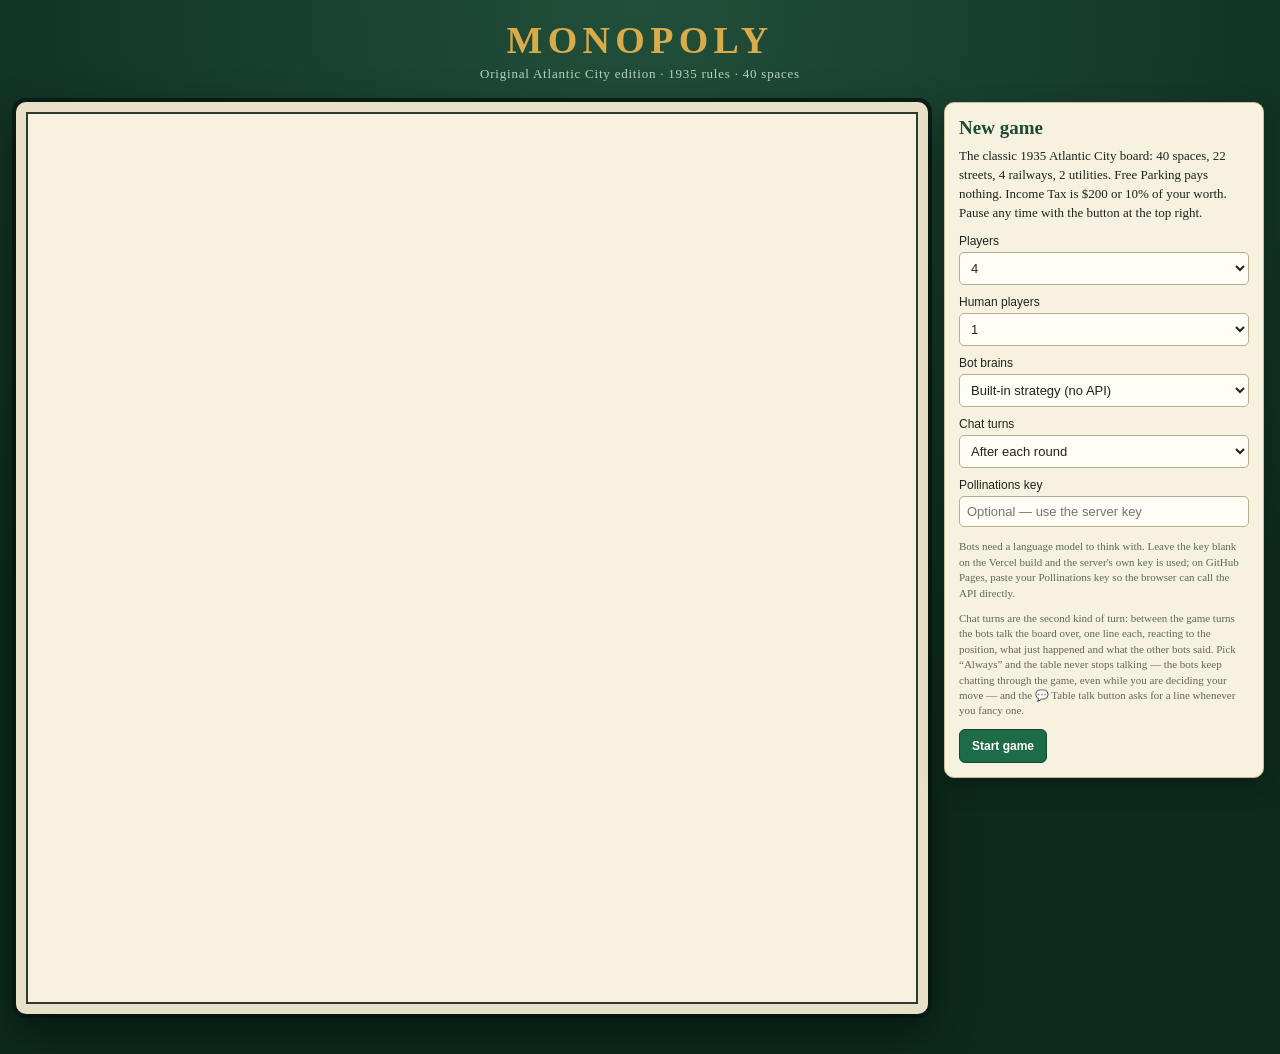
==== commit 7cb209ae: "Let the table keep talking: chat on your turn, on demand, in seat order" ====
--- a/monopoly.html
+++ b/monopoly.html
@@ -81,7 +81,8 @@
   #panel .opts{margin:0}
   #panel .event{background:#fffdf0;border:1px dashed #bca66e;border-radius:7px;padding:10px;font-family:Georgia,serif;font-size:13px;line-height:1.45}
   #panel .event b{display:block;color:#a93a2b;margin-bottom:4px}
-  #pauseBtn{float:right;background:#fffdf3}
+  #talkBtn{float:right;background:#fffdf3;margin-right:8px}
+  #pauseBtn{float:right;background:#fffdf3}  #pauseBtn{float:right;background:#fffdf3}
   .overlay{display:none;position:fixed;inset:0;background:#071a12c9;z-index:50;align-items:center;justify-content:center;padding:16px;backdrop-filter:blur(3px)}
   .overlay.show{display:flex}
   .dialog{width:min(520px,100%);max-height:90vh;overflow:auto;background:#fbf7e8;color:var(--ink);border:3px solid #bca66e;border-radius:10px;padding:20px;box-shadow:0 24px 60px #0009}
@@ -94,6 +95,7 @@
 </head>
 <body>
 <header>
+  <button id="talkBtn" type="button" style="display:none">💬 Table talk</button>
   <button id="pauseBtn" type="button" style="display:none">⏸ Pause</button>
   <h1>Monopoly</h1>
   <p>Original Atlantic City edition · 1935 rules · 40 spaces</p>
@@ -234,6 +236,12 @@
   $('#helpBtn').onclick=()=>{if(S&&!S.gameover){setPaused(true);$('#rulesBox').open=true}};
   window.addEventListener('keydown',e=>{if(e.key==='Escape'&&S&&!S.gameover)setPaused(!S.paused)});
 }
+/* A line of table talk on demand — the player can ask for one even on
+   their own turn, and the game carries on while the bot thinks it up. */
+function initTalk(){
+  const btn=$('#talkBtn');
+  if(btn)btn.onclick=()=>manualChat();
+}
 
 /* `chat` marks a line of table talk so it can be styled apart from the
    game log. */
@@ -846,7 +854,8 @@
   if(s.length>220)s=s.slice(0,220).trim()+'…';
   return s;
 }
-async function aiChatLine(p,said){
+async function aiChatLine(p,said,opts){
+  opts=opts||{};
   if(!aiConfig(p))return cannedLine();
   const keepNames=rivalsAllowed(p.botModel||(S&&S.aiModel)||'local');
   const system=`${p.aiStyle.text}\nYou are one of the Monopoly players sitting at a table with the others. Say ONE line of table talk (under 25 words) about the game as it stands, in your style. React to what just happened. Reply with JSON only: {"say":"your line"}`;
@@ -861,8 +870,9 @@
     ? 'Already said at the table:\n'+said.map(s=>keepNames?`${s.name}: ${s.text}`:`${seatLabel(s.id)}: ${s.text}`).join('\n')+'\n'
     : '';
   const earlier=S.log.filter(l=>l.chat).slice(-3).map(l=>sanitiseLine(l.msg.replace(/^💬\s*/,''),keepNames)).join('\n');
-  const prompt=`Table talk after play.\n${state}\n${names}${events?'What just happened:\n'+events+'\n':''}${earlier?'Earlier at the table:\n'+earlier+'\n':''}${convo}Say your line now. JSON: {"say":"one short line"}`;
-  const alt=`Table talk between turns.\n${state}\nSay one short line (under 25 words) about the game. JSON: {"say":"your line"}`;
+  const head=opts.ambient?'Table talk while the game is still going.':'Table talk after play.';
+  const prompt=`${head}\n${state}\n${names}${events?'What just happened:\n'+events+'\n':''}${earlier?'Earlier at the table:\n'+earlier+'\n':''}${convo}Say your line now. JSON: {"say":"one short line"}`;
+  const alt=`${opts.ambient?'Chatter at the table while the game goes on.':'Table talk between turns.'}\n${state}\nSay one short line (under 25 words) about the game. JSON: {"say":"your line"}`;
   /* The small hosted models think out loud before they answer, so they need
      room for the thinking as well as for the line itself. */
   const r=await llmRaw(p,system,prompt,4000,25000,0.85);
@@ -871,39 +881,87 @@
   const r2=await llmRaw(p,system,alt,4000,20000,0.85);
   return extractSay(r2.text,p)||cannedLine();
 }
-function renderChatPanel(said){
-  panelHTML(`<div class="panel-title">Table talk</div><div class="panel-msg">${said.map(s=>`<b>${esc(s.name)}</b>: ${esc(s.text)}`).join('<br>')}</div>`);
-}
+/* The bots take the table in seat order: once the last one has had their
+   say, the talk goes back round to the first. */
+function chatBots(){return S.players.filter(p=>p.type==='ai'&&!p.bankrupt)}
+function nextChatSpeaker(){
+  const bots=chatBots();
+  if(!bots.length)return null;
+  const i=S.chatRotation%bots.length;
+  S.chatRotation=(i+1)%bots.length;
+  return bots[i];
+}
+/* One bot says one line of table talk. */
+async function speakChat(p,said,opts){
+  opts=opts||{};
+  if(!p)return '';
+  const line=await aiChatLine(p,said||[],opts);
+  if(!line||!S)return '';
+  log(`💬 ${p.name}: ${line}`,false,true);
+  const brief=line.length>90?line.slice(0,90)+'…':line;
+  setMsg(`💬 ${p.name}: ${brief}`);
+  /* The action panel belongs to the player while a decision is waiting, so
+     table talk goes to the log and the message line instead. */
+  if(opts.panel&&!S.promptPending){
+    panelHTML(`<div class="panel-title">Table talk</div><div class="panel-msg"><b>${esc(p.name)}</b>: ${esc(line)}</div>`);
+  }
+  return line;
+}
+/* The chat turn: a few bots weigh in, one after the other, and the game
+   waits for them. */
 async function runChatTurn(){
-  const bots=S.players.filter(p=>p.type==='ai'&&!p.bankrupt);
+  if(!S||S.gameover||S.chatRunning)return;
+  const bots=chatBots();
   if(!bots.length)return;
   const cap=S.chatMode==='turn'?2:3;
-  const speakers=[];
-  for(let k=0;k<bots.length&&speakers.length<cap;k++)speakers.push(bots[(S.chatRotation+k)%bots.length]);
-  S.chatRotation=(S.chatRotation+speakers.length)%bots.length;
+  S.chatRunning=true;
+  S.chatPhase=true;
   S.chatPending=false;
-  S.chatPhase=true;
   $('#centerTurn').textContent='Table talk';
-  setMsg('Table talk');
-  panelHTML('<div class="panel-title">Table talk</div><div class="panel-msg">The bots are talking the game over…</div>');
+  setMsg('The table is talking…');
   const said=[];
-  for(const p of speakers){
+  try{
+    for(let k=0;k<cap;k++){
+      if(!S||S.gameover)break;
+      const p=nextChatSpeaker();
+      if(!p)break;
+      const line=await speakChat(p,said,{panel:true});
+      if(line)said.push({id:p.id,name:p.name,text:line});
+      await sleep(900);
+    }
+  }finally{
+    S.chatPhase=false;
+    S.chatRunning=false;
+  }
+  if(S&&!S.gameover&&!S.promptPending)panelIdle('The table settles. Play continues.');
+}
+/* The table never stops talking: in "always" mode the bots keep chatting
+   through the game — including while you are deciding your move. */
+async function chatAutoLoop(){
+  while(S&&!S.gameover&&S.chatMode==='always'){
+    await sleep(3200+Math.random()*3800);
     if(!S||S.gameover)break;
-    const line=await aiChatLine(p,said);
-    if(!line)continue;
-    said.push({id:p.id,name:p.name,text:line});
-    log(`💬 ${p.name}: ${line}`,false,true);
-    renderChatPanel(said);
-    setMsg(`${p.name}: ${line}`);
-    await sleep(900);
-  }
-  S.chatPhase=false;
-  if(S&&!S.gameover)panelIdle('The table settles. Play continues.');
+    if(S.chatRunning)continue;
+    const p=nextChatSpeaker();
+    if(!p)break;
+    S.chatRunning=true;
+    try{await speakChat(p,[],{ambient:true,panel:false})}finally{S.chatRunning=false}
+  }
+}
+/* The player can ask for a line of table talk at any time, even on their
+   own turn. */
+async function manualChat(){
+  if(!S||S.gameover||S.chatRunning)return;
+  const p=nextChatSpeaker();
+  if(!p){panelIdle('There is nobody left to talk.');return}
+  S.chatRunning=true;
+  try{await speakChat(p,[],{ambient:true,panel:!S.promptPending})}finally{S.chatRunning=false}
 }
 /* Is a chat turn due? After every turn, or once the round is complete. */
 function chatDue(){
   if(!S||S.chatMode==='off')return false;
-  if(!S.players.some(p=>p.type==='ai'&&!p.bankrupt))return false;
+  if(S.chatMode==='always')return false;   /* the table talks on its own clock instead */
+  if(!chatBots().length)return false;
   if(S.chatMode==='turn')return true;
   return !!S.chatPending;
 }
@@ -922,7 +980,7 @@
 function setup(){
   const saved=loadAiSettings();
   const modelOpts=AI_MODELS.map(m=>`<option value="${m.id}" ${m.id===saved.model?'selected':''}>${m.label}</option>`).join('');
-  const chatOpts=[['off','Off'],['round','After each round'],['turn','After every turn']]
+  const chatOpts=[['off','Off'],['round','After each round'],['turn','After every turn'],['always','Always — even on your turn']]
     .map(([v,l])=>`<option value="${v}" ${v===(saved.chatMode||'round')?'selected':''}>${l}</option>`).join('');
   $('#setup').innerHTML=`<h2>New game</h2><p>The classic 1935 Atlantic City board: 40 spaces, 22 streets, 4 railways, 2 utilities. Free Parking pays nothing. Income Tax is $200 or 10% of your worth. Pause any time with the button at the top right.</p>
   <div class="opts"><label>Players <select id="numPlayers"><option>2</option><option>3</option><option selected>4</option><option>5</option><option>6</option><option>7</option><option>8</option></select></label>
@@ -931,7 +989,7 @@
   <label>Chat turns <select id="chatMode">${chatOpts}</select></label>
   <label>Pollinations key <input id="aiKey" type="password" placeholder="Optional — use the server key" value="${saved.key||''}" autocomplete="off"></label></div>
   <p style="font-size:11px;line-height:1.4;color:#5b6a55">Bots need a language model to think with. Leave the key blank on the Vercel build and the server's own key is used; on GitHub Pages, paste your Pollinations key so the browser can call the API directly.</p>
-  <p style="font-size:11px;line-height:1.4;color:#5b6a55">Chat turns are the second kind of turn: between the game turns the bots talk the board over, one line each, reacting to the position, what just happened and what the other bots said.</p>
+  <p style="font-size:11px;line-height:1.4;color:#5b6a55">Chat turns are the second kind of turn: between the game turns the bots talk the board over, one line each, reacting to the position, what just happened and what the other bots said. Pick “Always” and the table never stops talking — the bots keep chatting through the game, even while you are deciding your move — and the 💬 Table talk button asks for a line whenever you fancy one.</p>
   <button class="primary" id="startBtn">Start game</button>`;
   $('#startBtn').onclick=()=>{
     const n=+$('#numPlayers').value, h=Math.min(n,+$('#numHumans').value);
@@ -945,6 +1003,7 @@
      chance:shuffle([...CHANCE.keys()]),chest:shuffle([...CHEST.keys()]),
      aiModel:model||'local',aiKey:key||'',aiProxyDead:false,
      chatMode:chatMode||'off',chatPending:false,chatRotation:0,chatPhase:false,
+     chatRunning:false,promptPending:false,
      roundSeen:0,roundSize:n,turnJustEnded:false};
   const names=['You','Mr. Monopoly','The Top Hat','The Shoe','The Car','The Dog','The Iron','The Ship'];
   for(let i=0;i<n;i++){
@@ -962,13 +1021,19 @@
   buildBoard();renderBoard();renderPlayers();renderControls('Waiting for roll');
   $('#pauseBtn').style.display='inline-block';
   initPause();
+  $('#talkBtn').style.display='inline-block';
+  initTalk();
   log('Game started — '+n+' players, '+h+' human.',true);
   if(S.aiModel==='mixed')log('Bots are thinking with a mix of models: '+AI_LLM_MODELS.map(aiModelLabel).join(', ')+'.',true);
   else if(S.aiModel!=='local')log('Bots are thinking with '+aiModelLabel(S.aiModel)+'.',true);
   if(S.chatMode==='round')log('The table talks over each round.',true);
   else if(S.chatMode==='turn')log('The table talks after every turn.',true);
+  else if(S.chatMode==='always')log('The table never stops talking — even while you are deciding your move.',true);
   setMsg('Let the games begin!');
   setTimeout(playTurn,600);
+  /* In "always" mode the bots talk through the game on their own clock —
+     they do not wait for a turn to end, and they never hold the game up. */
+  if(S.chatMode==='always')chatAutoLoop();
 }
 async function nextPlayer(){
   if(!S||S.gameover)return;
@@ -1002,6 +1067,9 @@
 }
 function ask({title,msg,buttons,idle}){
   return new Promise(resolve=>{
+    /* While a decision is waiting the action panel belongs to the player —
+       table talk must not paint over it. */
+    if(S)S.promptPending=true;
     panelHTML(`<div class="panel-title">${title}</div><div class="panel-msg">${msg}</div><div class="btns">${buttons.map((b,i)=>`<button class="${b.cls||''}" data-i="${i}" ${b.disabled?'disabled':''}>${b.label}</button>`).join('')}</div>`);
     const seq=panelSeq;
     const el=$('#panel');
@@ -1009,6 +1077,7 @@
       if(seq!==panelSeq)return;
       const v=buttons[+btn.dataset.i].value;
       panelIdle(idle||'Resolving the move…');
+      if(S)S.promptPending=false;
       resolve(v);
     });
   });
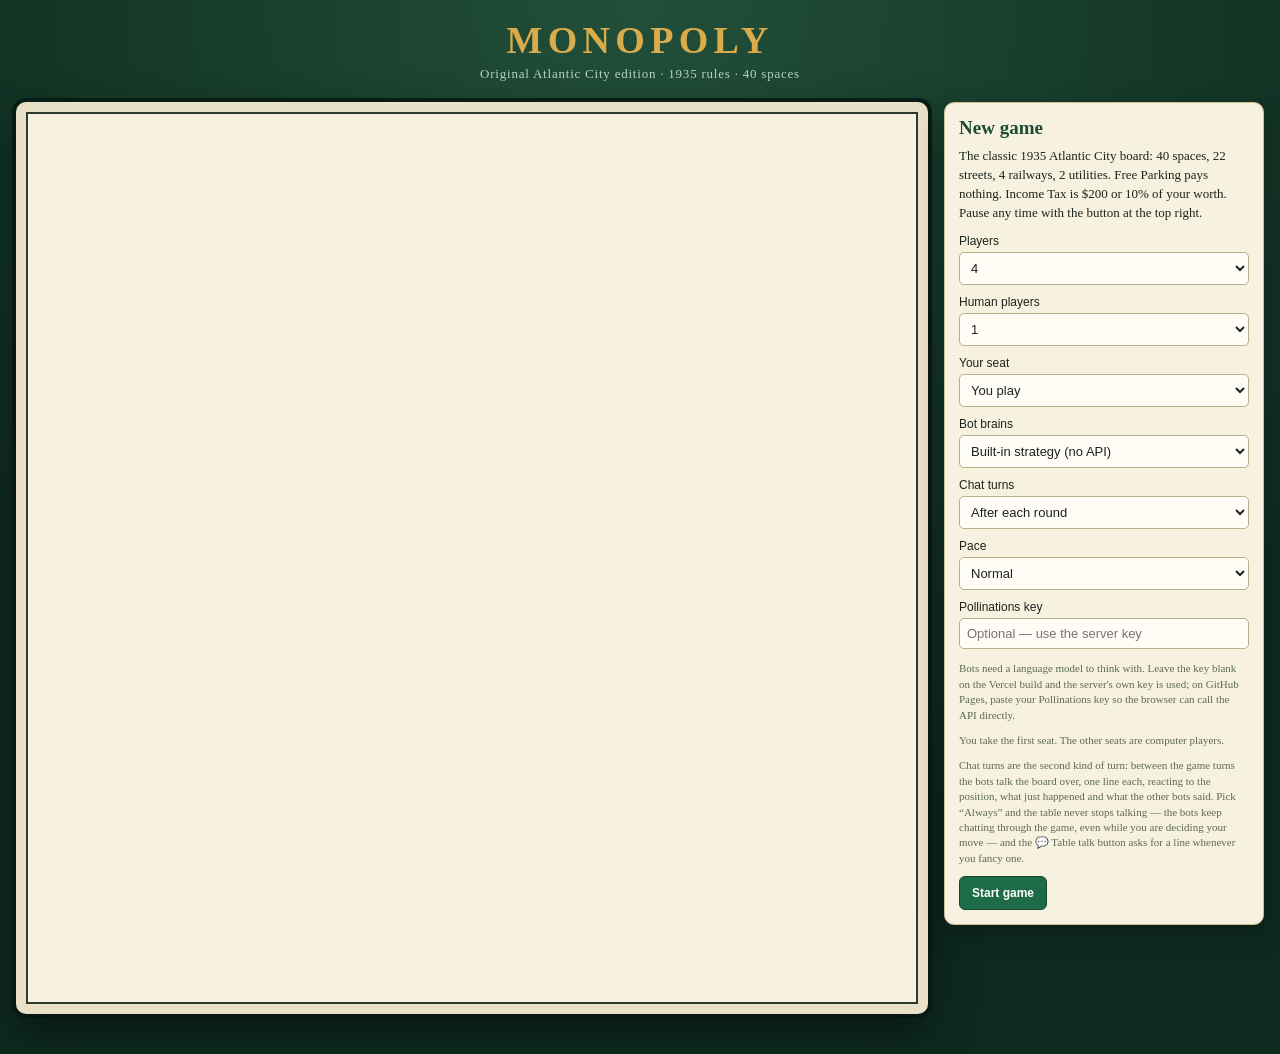
==== commit 4f0854f4: "Add an AI seat: hand the table over to MiniMax M3.1 Flash and watch it play" ====
--- a/monopoly.html
+++ b/monopoly.html
@@ -106,7 +106,7 @@
     <div class="card" id="setup" style="display:block"></div>
     <div class="card" id="panel"></div>
     <div class="card" id="gameCards" style="display:none"><h3>Now playing</h3><div id="players"></div></div>
-    <div class="card" id="playersCard" style="display:none"><h3>Manage</h3><p style="font-size:12px">Use the Manage panel at the end of your turn to buy houses, mortgage property and trade.</p><button id="helpBtn" type="button">Classic rules</button></div>
+    <div class="card" id="playersCard" style="display:none"><h3>Manage</h3><p id="manageHint" style="font-size:12px">Use the Manage panel at the end of your turn to buy houses, mortgage property and trade.</p><button id="helpBtn" type="button">Classic rules</button></div>
     <div class="card" id="logCard" style="display:none"><h3>Game log</h3><div id="log"></div></div>
   </aside>
 </div>
@@ -211,6 +211,9 @@
 }
 let resumeWaiters = [];
 async function sleep(ms){
+  /* The pace control shortens every wait: the dice, the moves, the pauses
+     between the bots' turns. */
+  if(S&&S.speed&&S.speed!==1)ms=Math.max(0,Math.round(ms*S.speed));
   let left = ms;
   while(left > 0){
     if(S && S.paused){ await new Promise(r => resumeWaiters.push(r)); continue }
@@ -359,8 +362,14 @@
   {id:'mixed',label:'Mixed — one model per bot'},
   {id:'z-ai/glm-5.3-flash',label:'GLM 5.3 Flash'},
   {id:'deepseek/deepseek-v4.1-flash',label:'DeepSeek V4.1 Flash'},
+  {id:'minimax/minimax-m3.1-flash',label:'MiniMax M3.1 Flash'},
   {id:'community/scriptsnsenses-sys/gpt-6-luna:free',label:'GPT-6 Luna (free)'}
 ];
+
+/* The model that takes over the player's seat when the table plays itself. */
+const AUTOPLAY_MODEL='minimax/minimax-m3.1-flash';
+/* How fast the table moves. */
+const PACE_SPEED={slow:1.6,normal:1,fast:.4};
 /* The models a bot can be assigned when the player picks "Mixed". */
 const AI_LLM_MODELS=[
   'z-ai/glm-5.3-flash',
@@ -369,17 +378,9 @@
 ];
 /* One hosted provider runs a privacy filter that refuses any prompt
    mentioning another player — even "one other player has $900". Bots running
-   on it play without sight of the opposition, and without style text that
-   talks about opponents either. */
+   on it play without sight of the opposition. */
 const NO_RIVALS_MODELS=new Set(['community/scriptsnsenses-sys/gpt-6-luna:free']);
 function rivalsAllowed(model){return !NO_RIVALS_MODELS.has(model)}
-const AI_STYLES=[
-  {key:'aggressive',text:'You are an aggressive monopolist. You buy almost anything that blocks a colour set, you build aggressively, and you never pass up a bargain.'},
-  {key:'cautious',text:'You are a cautious banker. You keep a fat cash reserve, you only buy when the numbers clearly work, and you build slowly.'},
-  {key:'collector',text:'You are a devoted collector. You buy to complete colour sets and snap up railroads, and you hate leaving a monopoly unfinished.'},
-  {key:'opportunist',text:'You are an opportunist. You pounce on cheap property, hoard cash for the right deal, and you trade when it pays.'},
-  {key:'saboteur',text:'You are a saboteur. Your first priority is to block the best properties on the board.'}
-];
 const AI_SETTINGS_KEY='monopoly.ai.settings';
 function aiModelLabel(id){
   const m=AI_MODELS.find(x=>x.id===id);
@@ -390,6 +391,15 @@
   const id=p.botModel||(S&&S.aiModel)||'local';
   if(id==='local'||id==='mixed')return '';
   return ' · '+aiModelLabel(id);
+}
+/* Which model a bot thinks with. "Mixed" hands out the list round-robin,
+   starting from the first computer seat. */
+function botBrainFor(model,i,h){
+  if(model==='mixed'){
+    const n=AI_LLM_MODELS.length;
+    return AI_LLM_MODELS[(((i-h)%n)+n)%n];
+  }
+  return (model&&model!=='local')?model:null;
 }
 function loadAiSettings(){
   try{return JSON.parse(localStorage.getItem(AI_SETTINGS_KEY))||{}}catch(e){return {}}
@@ -675,7 +685,7 @@
 }
 /* The smaller hosted models answer fastest when the question carries the
    shape of the answer and the system prompt stays out of the way. */
-function aiSystem(p){return `${p.aiStyle.text}\nYou are a Monopoly bot. Output only a JSON object. No explanation.`}
+function aiSystem(p){return `You are a Monopoly bot. Play to win: judge the position yourself and make the move that best serves your own chances of winning this game. Output only a JSON object. No explanation.`}
 const WHY_FIELD='"why":"ten words or fewer"';
 function thinking(p){
   setMsg(`${p.name} is thinking…`);
@@ -858,7 +868,10 @@
   opts=opts||{};
   if(!aiConfig(p))return cannedLine();
   const keepNames=rivalsAllowed(p.botModel||(S&&S.aiModel)||'local');
-  const system=`${p.aiStyle.text}\nYou are one of the Monopoly players sitting at a table with the others. Say ONE line of table talk (under 25 words) about the game as it stands, in your style. React to what just happened. Reply with JSON only: {"say":"your line"}`;
+  /* The privacy-filter models are not told anybody's name, so the speaker
+     identifies itself by seat letter instead. */
+  const who=keepNames?p.name:seatLabel(p.id);
+  const system=`You are ${who}, one of the Monopoly players sitting at a table with the others. Say ONE line of table talk (under 25 words) about the game as it stands. React to what just happened. Reply with JSON only: {"say":"your line"}`;
   const state=aiStateSummary(p,keepNames);
   const events=gameEvents(keepNames);
   /* The seat letters the state block uses are spelled out for the models
@@ -982,39 +995,69 @@
   const modelOpts=AI_MODELS.map(m=>`<option value="${m.id}" ${m.id===saved.model?'selected':''}>${m.label}</option>`).join('');
   const chatOpts=[['off','Off'],['round','After each round'],['turn','After every turn'],['always','Always — even on your turn']]
     .map(([v,l])=>`<option value="${v}" ${v===(saved.chatMode||'round')?'selected':''}>${l}</option>`).join('');
+  const seatOpts=[['off','You play'],['minimax','AI plays — MiniMax M3.1 Flash'],['bots','AI plays — same brain as the bots']]
+    .map(([v,l])=>`<option value="${v}" ${v===(saved.seatMode||'off')?'selected':''}>${l}</option>`).join('');
+  const paceOpts=[['slow','Relaxed'],['normal','Normal'],['fast','Fast']]
+    .map(([v,l])=>`<option value="${v}" ${v===(saved.pace||'normal')?'selected':''}>${l}</option>`).join('');
   $('#setup').innerHTML=`<h2>New game</h2><p>The classic 1935 Atlantic City board: 40 spaces, 22 streets, 4 railways, 2 utilities. Free Parking pays nothing. Income Tax is $200 or 10% of your worth. Pause any time with the button at the top right.</p>
   <div class="opts"><label>Players <select id="numPlayers"><option>2</option><option>3</option><option selected>4</option><option>5</option><option>6</option><option>7</option><option>8</option></select></label>
   <label>Human players <select id="numHumans"><option selected>1</option><option>2</option><option>3</option><option>4</option><option>5</option><option>6</option><option>7</option><option>8</option></select></label>
+  <label>Your seat <select id="seatMode">${seatOpts}</select></label>
   <label>Bot brains <select id="aiModel">${modelOpts}</select></label>
   <label>Chat turns <select id="chatMode">${chatOpts}</select></label>
+  <label>Pace <select id="pace">${paceOpts}</select></label>
   <label>Pollinations key <input id="aiKey" type="password" placeholder="Optional — use the server key" value="${saved.key||''}" autocomplete="off"></label></div>
   <p style="font-size:11px;line-height:1.4;color:#5b6a55">Bots need a language model to think with. Leave the key blank on the Vercel build and the server's own key is used; on GitHub Pages, paste your Pollinations key so the browser can call the API directly.</p>
+  <p id="seatHint" style="font-size:11px;line-height:1.4;color:#5b6a55"></p>
   <p style="font-size:11px;line-height:1.4;color:#5b6a55">Chat turns are the second kind of turn: between the game turns the bots talk the board over, one line each, reacting to the position, what just happened and what the other bots said. Pick “Always” and the table never stops talking — the bots keep chatting through the game, even while you are deciding your move — and the 💬 Table talk button asks for a line whenever you fancy one.</p>
   <button class="primary" id="startBtn">Start game</button>`;
   $('#startBtn').onclick=()=>{
     const n=+$('#numPlayers').value, h=Math.min(n,+$('#numHumans').value);
     const model=$('#aiModel').value, key=$('#aiKey').value.trim(), chatMode=$('#chatMode').value;
-    saveAiSettings({model,key,chatMode});
-    newGame(n,h,model,key,chatMode);
+    const seatMode=$('#seatMode').value, pace=$('#pace').value;
+    saveAiSettings({model,key,chatMode,seatMode,pace});
+    newGame(n,h,model,key,chatMode,seatMode,pace);
   };
-}
-function newGame(n,h,model,key,chatMode){
+  /* Handing the seat to the AI means nobody human is at the table. */
+  const seatSel=$('#seatMode'),humSel=$('#numHumans'),hint=$('#seatHint');
+  const seatChanged=()=>{
+    const aiSeat=seatSel.value!=='off';
+    humSel.disabled=aiSeat;
+    hint.textContent=aiSeat
+      ? 'Every human seat is handed to the AI: the table plays itself and you watch. The first seat is played by MiniMax M3.1 Flash; the others use the bot brain below.'
+      : 'You take the first seat. The other seats are computer players.';
+  };
+  seatSel.onchange=seatChanged;
+  seatChanged();
+}
+function newGame(n,h,model,key,chatMode,seatMode,pace){
+  seatMode=seatMode||'off';
+  const autoSeat=seatMode!=='off';
   S={players:[],props:Array.from({length:40},()=>({owner:null,level:0,mortgaged:false})),current:0,log:[],gameover:false,paused:false,
      chance:shuffle([...CHANCE.keys()]),chest:shuffle([...CHEST.keys()]),
      aiModel:model||'local',aiKey:key||'',aiProxyDead:false,
      chatMode:chatMode||'off',chatPending:false,chatRotation:0,chatPhase:false,
      chatRunning:false,promptPending:false,
+     seatMode:seatMode,speed:PACE_SPEED[pace||'normal']||1,autoSeat:autoSeat,
      roundSeen:0,roundSize:n,turnJustEnded:false};
   const names=['You','Mr. Monopoly','The Top Hat','The Shoe','The Car','The Dog','The Iron','The Ship'];
   for(let i=0;i<n;i++){
     const p={
       id:i,name:i<h?`Player ${i+1}`:names[i%names.length],type:i<h?'human':'ai',token:TOKENS[i],
       cash:1500,pos:0,jailed:false,jailTurns:0,cards:{cc:0,chance:0},bankrupt:false,
-      aiStyle:AI_STYLES[(i-h)%AI_STYLES.length],
-      botModel:model==='mixed'?AI_LLM_MODELS[(i-h)%AI_LLM_MODELS.length]:(model&&model!=='local'?model:null),
+      botModel:botBrainFor(model,i,h),
       props(){return Object.keys(S.props).map(Number).filter(k=>S.props[k].owner===this.id)}
     };
     S.players.push(p);
+  }
+  /* Hand the table over to the AI: every human seat becomes a computer
+     seat, and the first of them is played by MiniMax M3.1 Flash. */
+  if(autoSeat){
+    for(let i=0;i<h&&i<S.players.length;i++){
+      const p=S.players[i];
+      p.type='ai';
+      p.botModel=(i===0&&seatMode==='minimax')?AUTOPLAY_MODEL:botBrainFor(model,i,h);
+    }
   }
   $('#setup').style.display='none';
   ['#gameCards','#playersCard','#logCard'].forEach(s=>$(s).style.display='block');
@@ -1023,9 +1066,14 @@
   initPause();
   $('#talkBtn').style.display='inline-block';
   initTalk();
-  log('Game started — '+n+' players, '+h+' human.',true);
+  log('Game started — '+n+' players'+(autoSeat?', the table is playing itself':', '+h+' human')+'.',true);
+  if(autoSeat)log('Player 1 is played by '+aiModelLabel(S.players[0].botModel)+' — sit back and watch.',true);
   if(S.aiModel==='mixed')log('Bots are thinking with a mix of models: '+AI_LLM_MODELS.map(aiModelLabel).join(', ')+'.',true);
   else if(S.aiModel!=='local')log('Bots are thinking with '+aiModelLabel(S.aiModel)+'.',true);
+  if(autoSeat){
+    const hint=$('#manageHint');
+    if(hint)hint.textContent='The table is playing itself — every seat is a computer player. Pause it any time.';
+  }
   if(S.chatMode==='round')log('The table talks over each round.',true);
   else if(S.chatMode==='turn')log('The table talks after every turn.',true);
   else if(S.chatMode==='always')log('The table never stops talking — even while you are deciding your move.',true);
